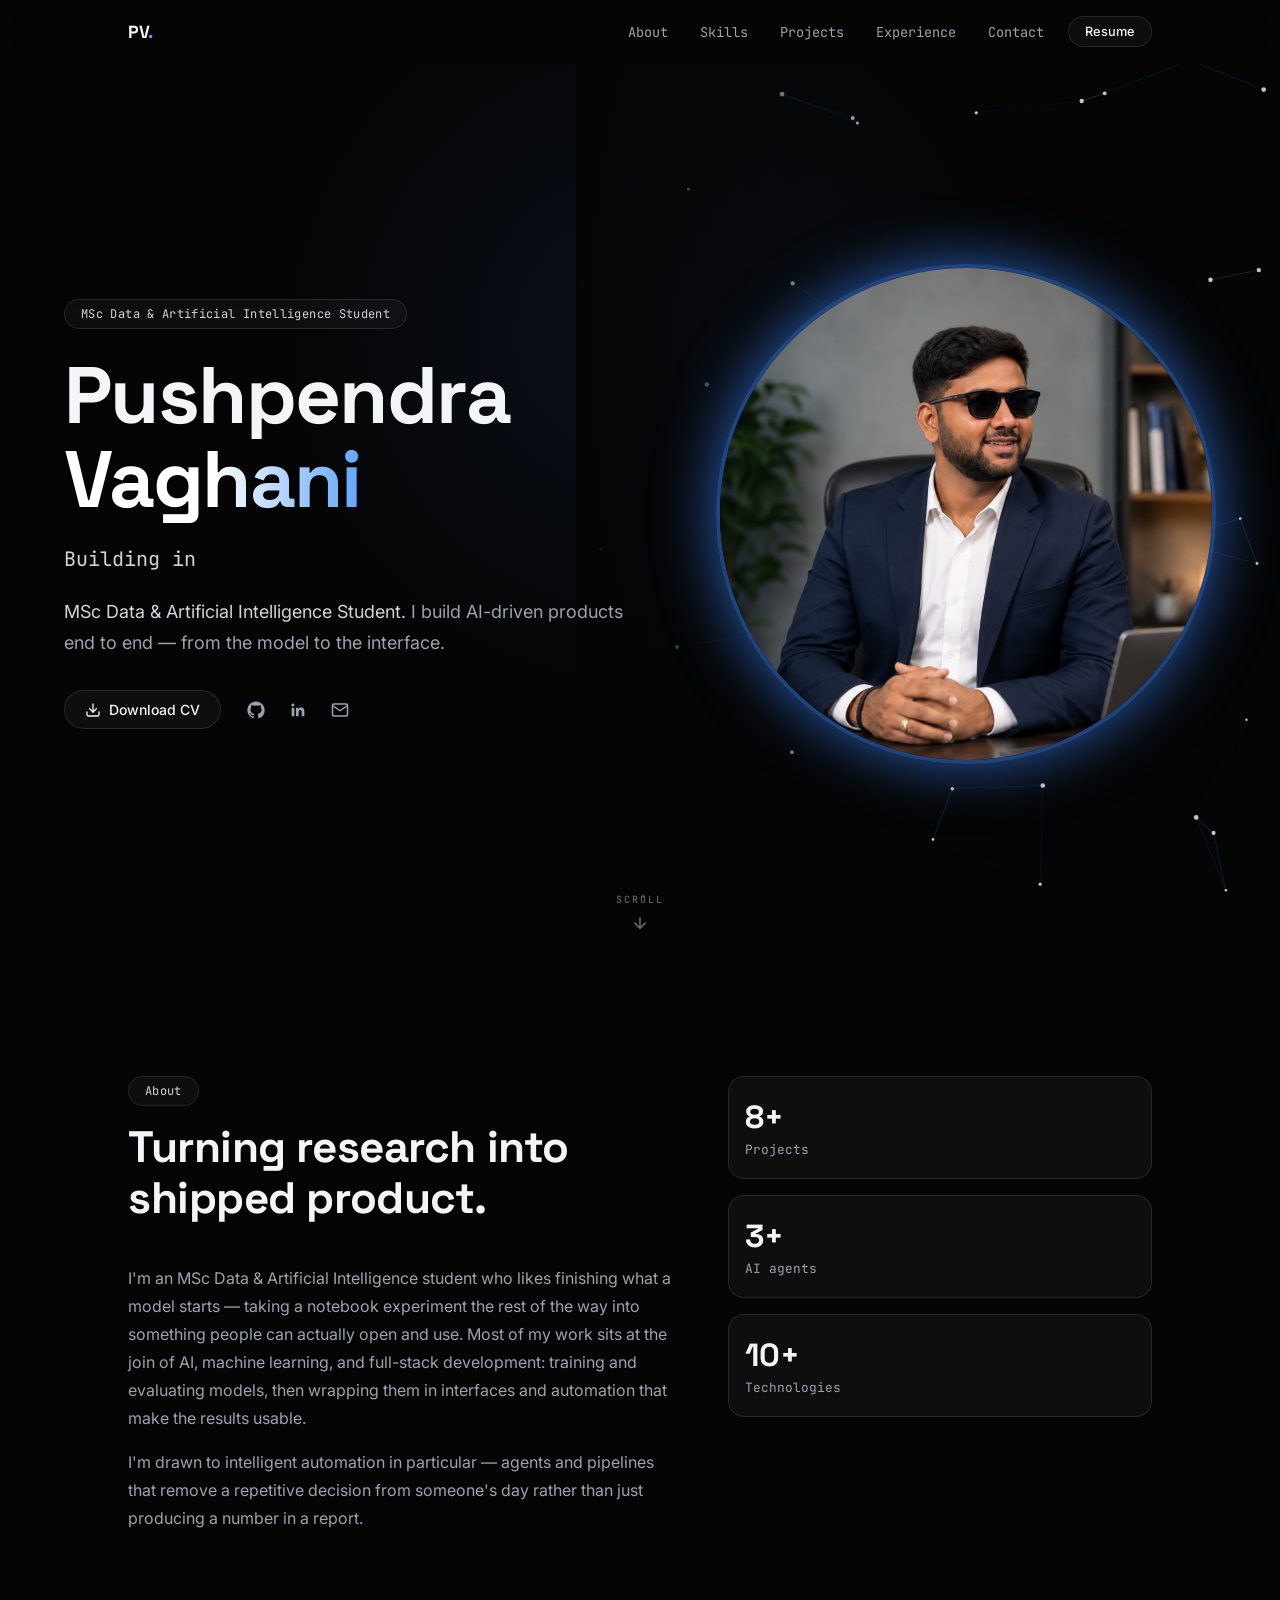
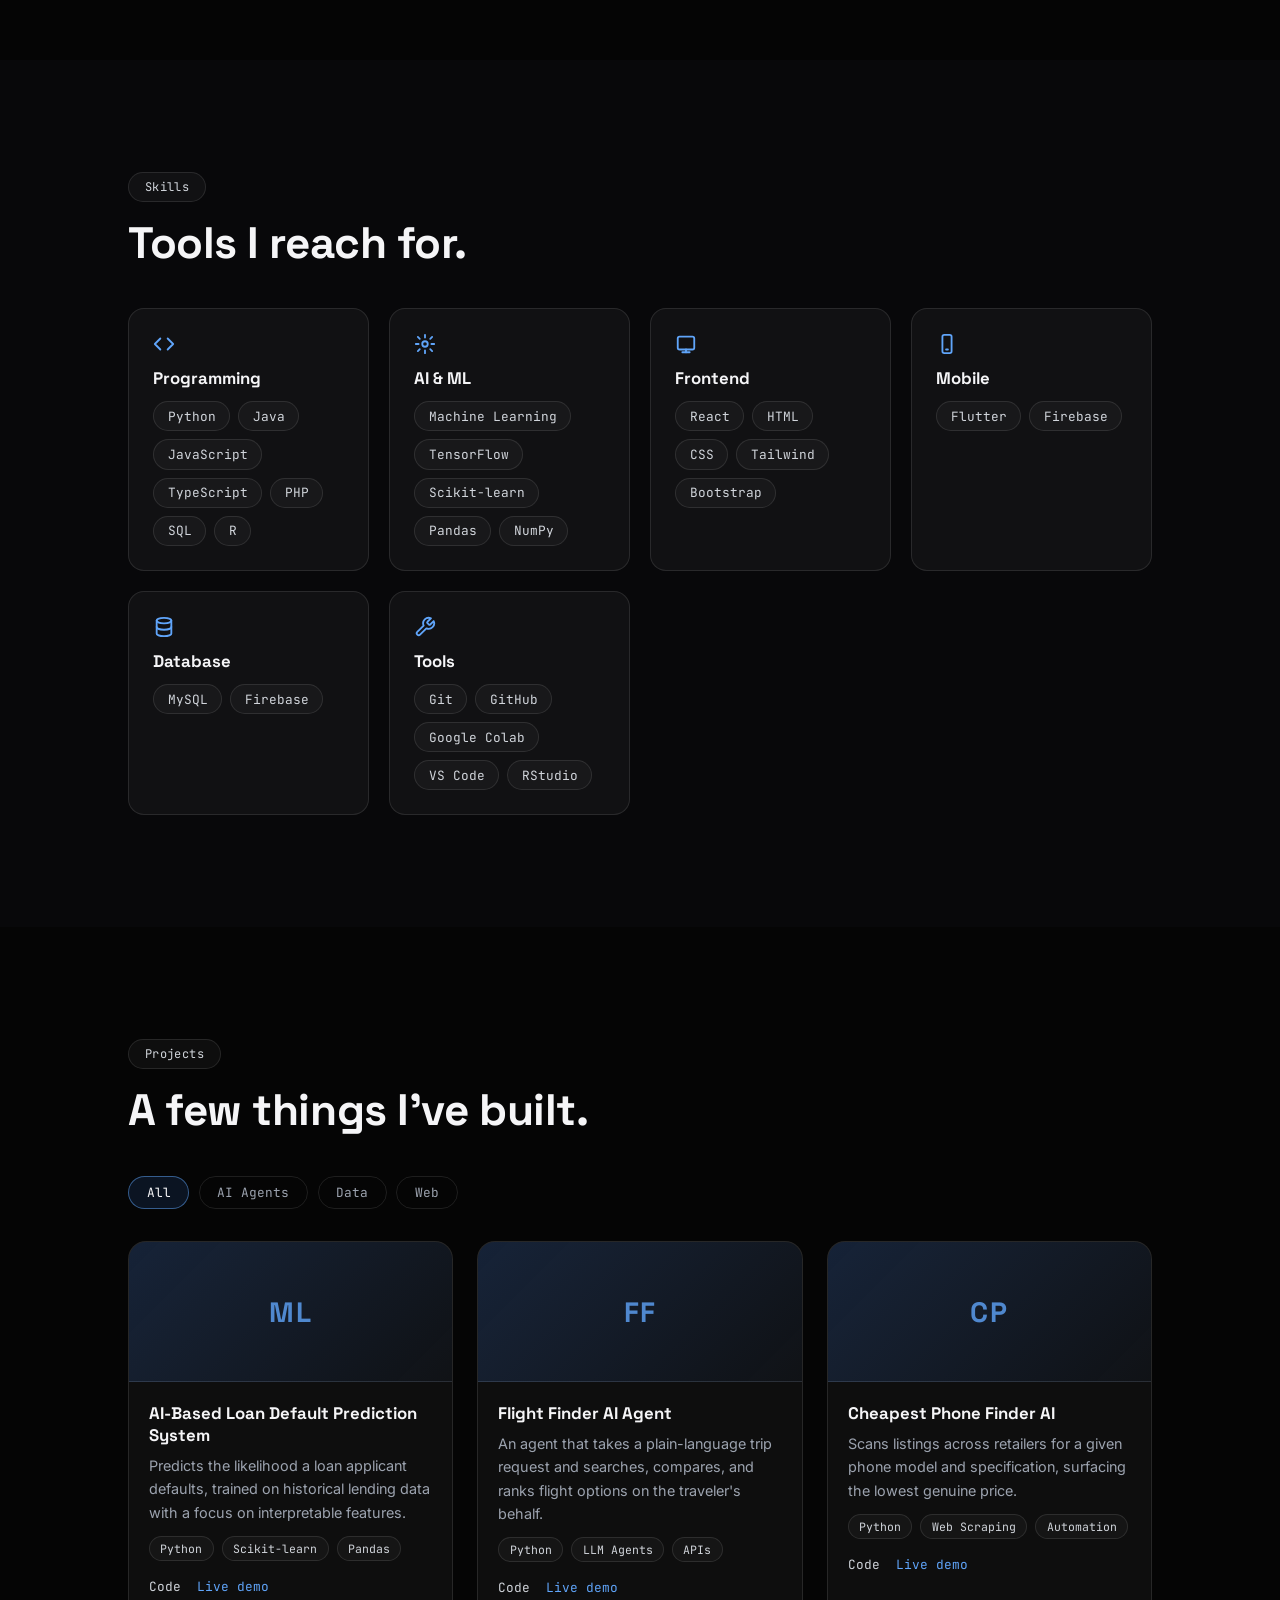
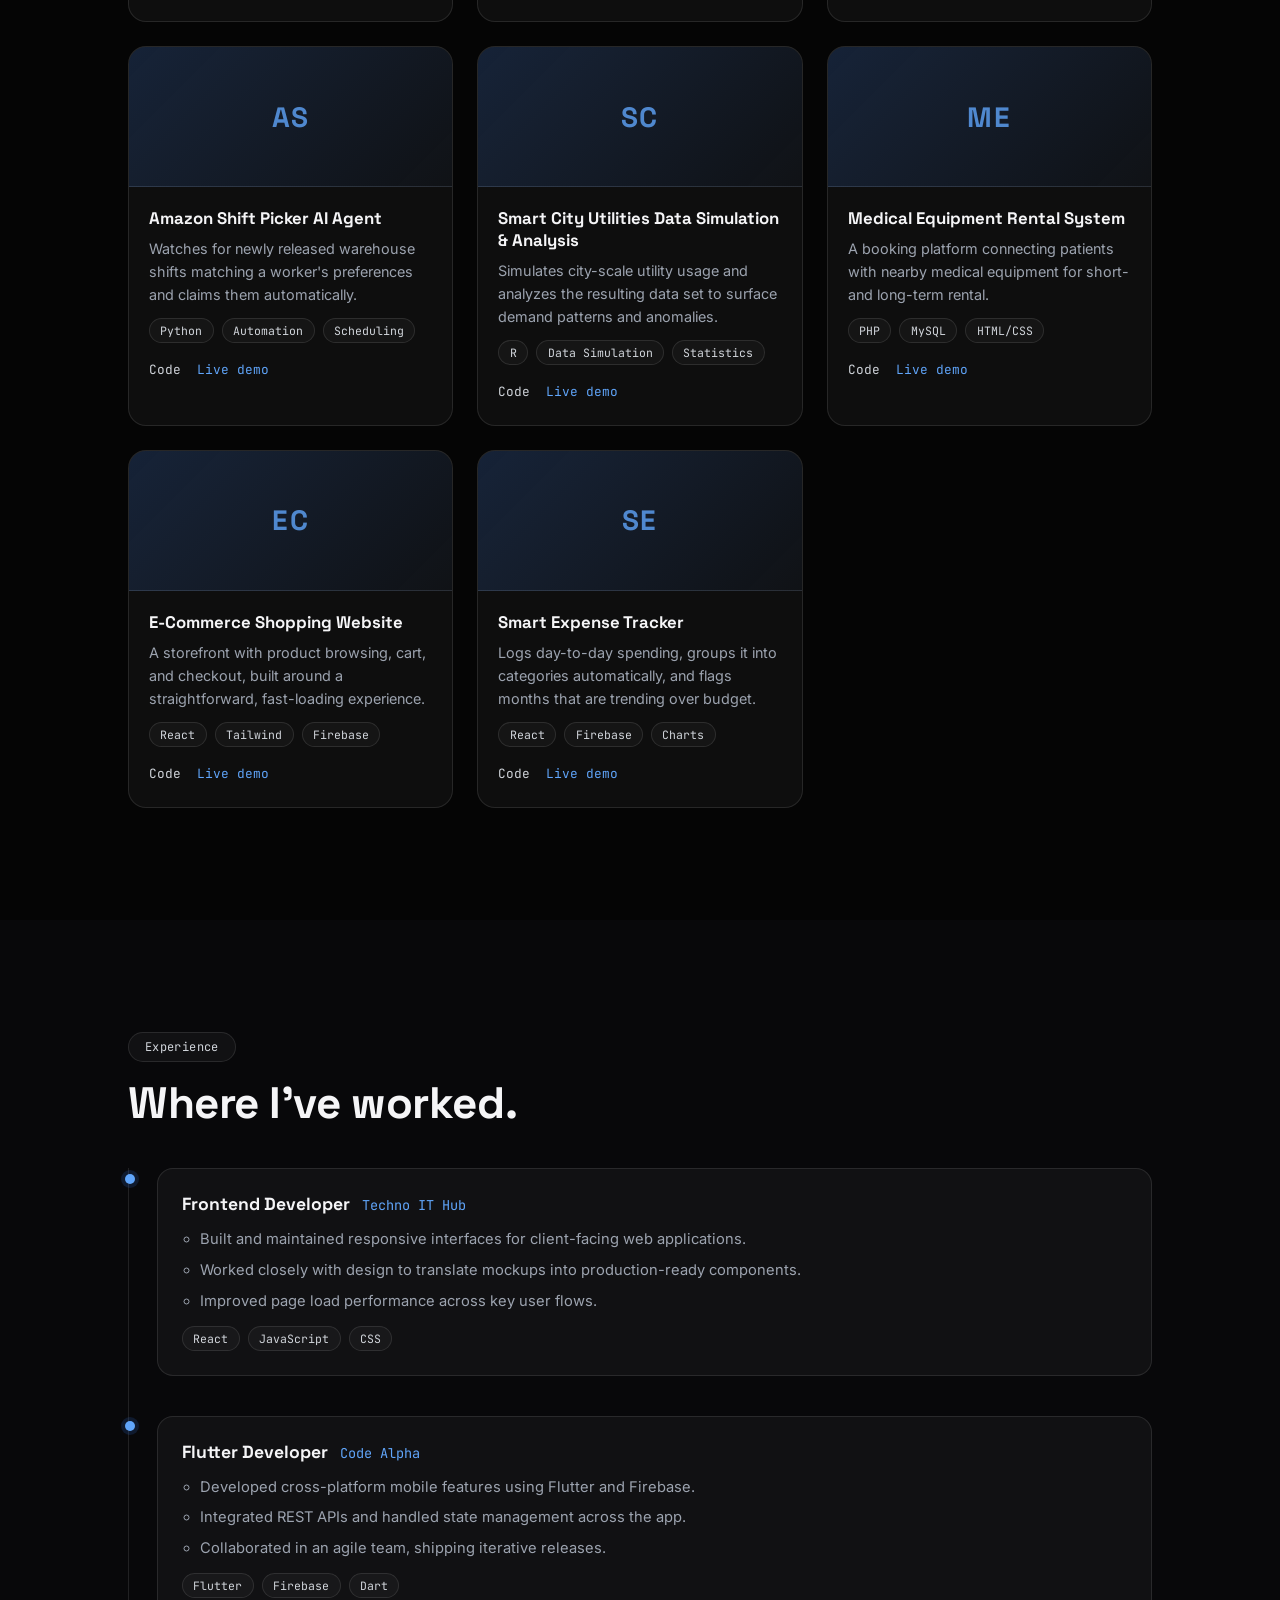
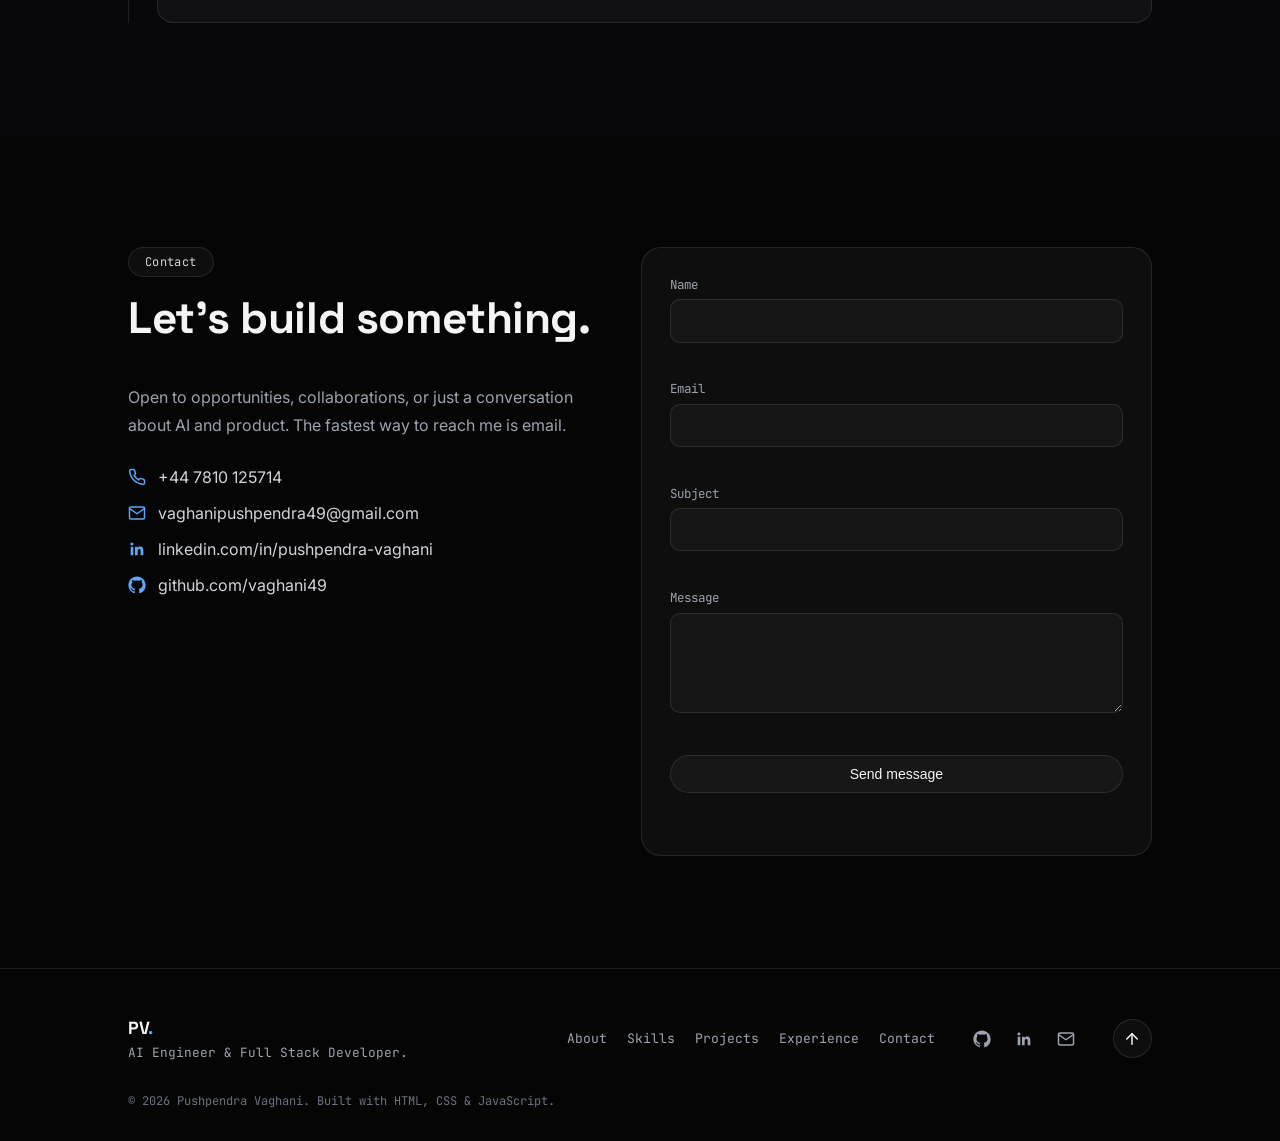
==== index.html @ d0e2f028 "Add files via upload" ====
<!doctype html>
<html lang="en">
<head>
  <meta charset="UTF-8" />
  <meta name="viewport" content="width=device-width, initial-scale=1.0" />
  <title>Pushpendra Vaghani — AI Engineer</title>

  <link rel="preconnect" href="https://fonts.googleapis.com" />
  <link rel="preconnect" href="https://fonts.gstatic.com" crossorigin />
  <link
    href="https://fonts.googleapis.com/css2?family=Space+Grotesk:wght@500;700&family=JetBrains+Mono:wght@400;500&family=Inter:wght@400;500&display=swap"
    rel="stylesheet"
  />

  <link rel="stylesheet" href="style.css" />
</head>
<body>

  <a href="#main" class="skip-link">Skip to content</a>

  <header class="nav" id="site-nav">
    <div class="nav__inner">
      <a href="#home" class="nav__logo">PV<span class="nav__logo-dot">.</span></a>

      <nav class="nav__links" aria-label="Primary">
        <a href="#about">About</a>
        <a href="#skills">Skills</a>
        <a href="#projects">Projects</a>
        <a href="#experience">Experience</a>
        <a href="#contact">Contact</a>
      </nav>

      <a href="cv.pdf" download class="btn btn--primary btn--sm nav__cta">Resume</a>

      <button
        type="button"
        class="nav__toggle"
        id="nav-toggle"
        aria-expanded="false"
        aria-controls="nav-mobile"
        aria-label="Open menu"
      >
        <svg class="icon" viewBox="0 0 24 24" fill="none" stroke="currentColor" stroke-width="2" stroke-linecap="round" aria-hidden="true">
          <line x1="4" y1="7" x2="20" y2="7" />
          <line x1="4" y1="12" x2="20" y2="12" />
          <line x1="4" y1="17" x2="20" y2="17" />
        </svg>
      </button>
    </div>

    <nav class="nav__mobile" id="nav-mobile" aria-label="Mobile">
      <a href="#about">About</a>
      <a href="#skills">Skills</a>
      <a href="#projects">Projects</a>
      <a href="#experience">Experience</a>
      <a href="#contact">Contact</a>
      <a href="cv.pdf" download class="btn btn--primary btn--sm">Resume</a>
    </nav>
  </header>

  <main id="main">

  <section id="home" class="hero" aria-label="Introduction — Pushpendra Vaghani">

    <!-- Decorative mouse-follow glow -->
    <div class="hero__glow" aria-hidden="true"></div>

    <!-- Decorative animated node graph (desktop: right half, mobile: full-bleed, low opacity) -->
    <div class="hero__field hero__field--desktop" aria-hidden="true">
      <canvas id="neural-field"></canvas>
      <div class="hero__field-fade"></div>
    </div>
    <div class="hero__field hero__field--mobile" aria-hidden="true">
      <canvas id="neural-field-mobile"></canvas>
    </div>

    <div class="hero__content">

      <p class="hero__eyebrow reveal" style="--delay: 0s">
        MSc Data &amp; Artificial Intelligence Student
      </p>

      <h1 class="hero__name reveal" style="--delay: 0.08s">
        Pushpendra<br />
        <span class="hero__name-accent">Vaghani</span>
      </h1>

      <div class="hero__role reveal" style="--delay: 0.16s">
        <span aria-hidden="true">Building in</span>
        <span class="hero__role-window">
          <span id="role-word" class="hero__role-word" aria-hidden="true">AI Engineer</span>
        </span>
        <!-- Static equivalent for screen readers: one announcement instead of a live-updating region -->
        <span class="sr-only" id="role-word-sr">
          Building in AI Engineer, Machine Learning, Data Scientist, Full Stack Developer
        </span>
      </div>

      <p class="hero__tagline reveal" style="--delay: 0.24s">
        <span class="hero__tagline-lead">MSc Data &amp; Artificial Intelligence Student. </span>
        I build AI-driven products end to end — from the model to the interface.
      </p>

      <div class="hero__actions reveal" style="--delay: 0.32s">
        <a href="cv.pdf" download class="btn btn--primary">
          <svg class="icon" viewBox="0 0 24 24" fill="none" stroke="currentColor" stroke-width="2" stroke-linecap="round" stroke-linejoin="round" aria-hidden="true">
            <path d="M21 15v4a2 2 0 0 1-2 2H5a2 2 0 0 1-2-2v-4" />
            <polyline points="7 10 12 15 17 10" />
            <line x1="12" y1="15" x2="12" y2="3" />
          </svg>
          Download CV
        </a>

        <div class="hero__socials">
          <a href="https://github.com/vaghani49" target="_blank" rel="noopener noreferrer" aria-label="GitHub" class="icon-btn">
            <svg class="icon" viewBox="0 0 24 24" fill="currentColor" aria-hidden="true">
              <path d="M12 .5C5.73.5.5 5.73.5 12c0 5.08 3.29 9.39 7.86 10.91.57.1.79-.25.79-.55 0-.27-.01-1.17-.02-2.12-3.2.7-3.88-1.36-3.88-1.36-.52-1.34-1.28-1.7-1.28-1.7-1.04-.72.08-.7.08-.7 1.16.08 1.76 1.19 1.76 1.19 1.03 1.76 2.7 1.25 3.36.96.1-.75.4-1.25.73-1.54-2.55-.29-5.24-1.28-5.24-5.71 0-1.26.45-2.29 1.19-3.1-.12-.29-.52-1.46.11-3.05 0 0 .97-.31 3.18 1.18a11 11 0 0 1 5.79 0c2.2-1.49 3.17-1.18 3.17-1.18.63 1.59.24 2.76.12 3.05.74.81 1.18 1.84 1.18 3.1 0 4.44-2.69 5.42-5.25 5.7.41.36.78 1.07.78 2.15 0 1.55-.01 2.8-.01 3.18 0 .3.21.66.8.55A10.51 10.51 0 0 0 23.5 12C23.5 5.73 18.27.5 12 .5Z"/>
            </svg>
          </a>
          <a href="https://www.linkedin.com/in/pushpendra-vaghani-9b1732252" target="_blank" rel="noopener noreferrer" aria-label="LinkedIn" class="icon-btn">
            <svg class="icon" viewBox="0 0 24 24" fill="currentColor" aria-hidden="true">
              <path d="M20.45 20.45h-3.56v-5.57c0-1.33-.02-3.03-1.85-3.03-1.86 0-2.14 1.45-2.14 2.94v5.66H9.34V9h3.41v1.56h.05c.48-.9 1.64-1.85 3.38-1.85 3.61 0 4.28 2.38 4.28 5.47v6.27ZM5.34 7.43a2.07 2.07 0 1 1 0-4.13 2.07 2.07 0 0 1 0 4.13ZM7.12 20.45H3.56V9h3.56v11.45Z"/>
            </svg>
          </a>
          <a href="mailto:vaghanipushpendra49@gmail.com" aria-label="Email" class="icon-btn">
            <svg class="icon" viewBox="0 0 24 24" fill="none" stroke="currentColor" stroke-width="2" stroke-linecap="round" stroke-linejoin="round" aria-hidden="true">
              <path d="M4 4h16c1.1 0 2 .9 2 2v12c0 1.1-.9 2-2 2H4c-1.1 0-2-.9-2-2V6c0-1.1.9-2 2-2Z" />
              <polyline points="22,6 12,13 2,6" />
            </svg>
          </a>
        </div>
      </div>

    </div>
    <div class="hero__image reveal" style="--delay:0.2s">
    <img src="profile.png"
         alt="Pushpendra Vaghani"
         class="profile-image">
</div>

    <div class="hero__scroll-cue" aria-hidden="true">
      <span>Scroll</span>
      <svg class="icon" viewBox="0 0 24 24" fill="none" stroke="currentColor" stroke-width="2" stroke-linecap="round" stroke-linejoin="round">
        <line x1="12" y1="5" x2="12" y2="19" />
        <polyline points="19 12 12 19 5 12" />
      </svg>
    </div>

  </section>

  <!-- ============ ABOUT ============ -->
  <section id="about" class="section" aria-label="About">
    <div class="section__inner about">
      <div class="about__text io-reveal">
        <p class="eyebrow">About</p>
        <h2 class="section__title">Turning research into shipped product.</h2>
        <p class="about__body">
          I'm an MSc Data &amp; Artificial Intelligence student who likes finishing what a
          model starts — taking a notebook experiment the rest of the way into something
          people can actually open and use. Most of my work sits at the join of AI, machine
          learning, and full-stack development: training and evaluating models, then wrapping
          them in interfaces and automation that make the results usable.
        </p>
        <p class="about__body">
          I'm drawn to intelligent automation in particular — agents and pipelines that remove
          a repetitive decision from someone's day rather than just producing a number in a
          report.
        </p>
      </div>

      <div class="about__stats io-reveal" data-delay="0.12">
        <div class="stat">
          <span class="stat__number" data-count-to="8" data-suffix="+">0</span>
          <span class="stat__label">Projects</span>
        </div>
        <div class="stat">
          <span class="stat__number" data-count-to="3" data-suffix="+">0</span>
          <span class="stat__label">AI agents</span>
        </div>
        <div class="stat">
          <span class="stat__number" data-count-to="10" data-suffix="+">0</span>
          <span class="stat__label">Technologies</span>
        </div>
      </div>
    </div>
  </section>

  <!-- ============ SKILLS ============ -->
  <section id="skills" class="section section--alt" aria-label="Technical skills">
    <div class="section__inner">
      <p class="eyebrow io-reveal">Skills</p>
      <h2 class="section__title io-reveal" data-delay="0.06">Tools I reach for.</h2>

      <div class="skills-grid">

        <div class="skill-card io-reveal" data-delay="0.1">
          <div class="skill-card__icon" aria-hidden="true">
            <svg class="icon" viewBox="0 0 24 24" fill="none" stroke="currentColor" stroke-width="2" stroke-linecap="round" stroke-linejoin="round">
              <polyline points="16 18 22 12 16 6" />
              <polyline points="8 6 2 12 8 18" />
            </svg>
          </div>
          <h3 class="skill-card__title">Programming</h3>
          <ul class="chip-list">
            <li>Python</li><li>Java</li><li>JavaScript</li><li>TypeScript</li><li>PHP</li><li>SQL</li><li>R</li>
          </ul>
        </div>

        <div class="skill-card io-reveal" data-delay="0.16">
          <div class="skill-card__icon" aria-hidden="true">
            <svg class="icon" viewBox="0 0 24 24" fill="none" stroke="currentColor" stroke-width="2" stroke-linecap="round" stroke-linejoin="round">
              <circle cx="12" cy="12" r="3" />
              <path d="M12 2v3M12 19v3M4.2 4.2l2.1 2.1M17.7 17.7l2.1 2.1M2 12h3M19 12h3M4.2 19.8l2.1-2.1M17.7 6.3l2.1-2.1" />
            </svg>
          </div>
          <h3 class="skill-card__title">AI &amp; ML</h3>
          <ul class="chip-list">
            <li>Machine Learning</li><li>TensorFlow</li><li>Scikit-learn</li><li>Pandas</li><li>NumPy</li>
          </ul>
        </div>

        <div class="skill-card io-reveal" data-delay="0.1">
          <div class="skill-card__icon" aria-hidden="true">
            <svg class="icon" viewBox="0 0 24 24" fill="none" stroke="currentColor" stroke-width="2" stroke-linecap="round" stroke-linejoin="round">
              <rect x="3" y="4" width="18" height="14" rx="2" />
              <line x1="8" y1="21" x2="16" y2="21" />
              <line x1="12" y1="18" x2="12" y2="21" />
            </svg>
          </div>
          <h3 class="skill-card__title">Frontend</h3>
          <ul class="chip-list">
            <li>React</li><li>HTML</li><li>CSS</li><li>Tailwind</li><li>Bootstrap</li>
          </ul>
        </div>

        <div class="skill-card io-reveal" data-delay="0.16">
          <div class="skill-card__icon" aria-hidden="true">
            <svg class="icon" viewBox="0 0 24 24" fill="none" stroke="currentColor" stroke-width="2" stroke-linecap="round" stroke-linejoin="round">
              <rect x="7" y="2" width="10" height="20" rx="2" />
              <line x1="11" y1="18" x2="13" y2="18" />
            </svg>
          </div>
          <h3 class="skill-card__title">Mobile</h3>
          <ul class="chip-list">
            <li>Flutter</li><li>Firebase</li>
          </ul>
        </div>

        <div class="skill-card io-reveal" data-delay="0.1">
          <div class="skill-card__icon" aria-hidden="true">
            <svg class="icon" viewBox="0 0 24 24" fill="none" stroke="currentColor" stroke-width="2" stroke-linecap="round" stroke-linejoin="round">
              <ellipse cx="12" cy="5" rx="8" ry="3" />
              <path d="M4 5v14c0 1.66 3.58 3 8 3s8-1.34 8-3V5" />
              <path d="M4 12c0 1.66 3.58 3 8 3s8-1.34 8-3" />
            </svg>
          </div>
          <h3 class="skill-card__title">Database</h3>
          <ul class="chip-list">
            <li>MySQL</li><li>Firebase</li>
          </ul>
        </div>

        <div class="skill-card io-reveal" data-delay="0.16">
          <div class="skill-card__icon" aria-hidden="true">
            <svg class="icon" viewBox="0 0 24 24" fill="none" stroke="currentColor" stroke-width="2" stroke-linecap="round" stroke-linejoin="round">
              <path d="M14.7 6.3a1 1 0 0 0 0 1.4l1.6 1.6a1 1 0 0 0 1.4 0l3.77-3.77a6 6 0 0 1-7.94 7.94l-6.91 6.91a2.12 2.12 0 0 1-3-3l6.91-6.91a6 6 0 0 1 7.94-7.94l-3.76 3.76z" />
            </svg>
          </div>
          <h3 class="skill-card__title">Tools</h3>
          <ul class="chip-list">
            <li>Git</li><li>GitHub</li><li>Google Colab</li><li>VS Code</li><li>RStudio</li>
          </ul>
        </div>

      </div>
    </div>
  </section>

  <!-- ============ PROJECTS ============ -->
  <section id="projects" class="section" aria-label="Featured projects">
    <div class="section__inner">
      <p class="eyebrow io-reveal">Projects</p>
      <h2 class="section__title io-reveal" data-delay="0.06">A few things I've built.</h2>

      <div class="filter-bar io-reveal" data-delay="0.1" role="group" aria-label="Filter projects by category">
        <button type="button" class="filter-chip is-active" data-filter="all">All</button>
        <button type="button" class="filter-chip" data-filter="ai">AI Agents</button>
        <button type="button" class="filter-chip" data-filter="data">Data</button>
        <button type="button" class="filter-chip" data-filter="web">Web</button>
      </div>

      <div class="projects-grid" id="projects-grid">

        <article class="project-card io-reveal" data-category="ai" data-delay="0.1">
          <div class="project-card__media" aria-hidden="true"><span>ML</span></div>
          <div class="project-card__body">
            <h3 class="project-card__title">AI-Based Loan Default Prediction System</h3>
            <p class="project-card__desc">Predicts the likelihood a loan applicant defaults, trained on historical lending data with a focus on interpretable features.</p>
            <ul class="chip-list chip-list--sm">
              <li>Python</li><li>Scikit-learn</li><li>Pandas</li>
            </ul>
            <div class="project-card__links">
              <a href="#" class="link-btn">Code</a>
              <a href="#" class="link-btn link-btn--accent">Live demo</a>
            </div>
          </div>
        </article>

        <article class="project-card io-reveal" data-category="ai" data-delay="0.14">
          <div class="project-card__media" aria-hidden="true"><span>FF</span></div>
          <div class="project-card__body">
            <h3 class="project-card__title">Flight Finder AI Agent</h3>
            <p class="project-card__desc">An agent that takes a plain-language trip request and searches, compares, and ranks flight options on the traveler's behalf.</p>
            <ul class="chip-list chip-list--sm">
              <li>Python</li><li>LLM Agents</li><li>APIs</li>
            </ul>
            <div class="project-card__links">
              <a href="#" class="link-btn">Code</a>
              <a href="#" class="link-btn link-btn--accent">Live demo</a>
            </div>
          </div>
        </article>

        <article class="project-card io-reveal" data-category="ai" data-delay="0.18">
          <div class="project-card__media" aria-hidden="true"><span>CP</span></div>
          <div class="project-card__body">
            <h3 class="project-card__title">Cheapest Phone Finder AI</h3>
            <p class="project-card__desc">Scans listings across retailers for a given phone model and specification, surfacing the lowest genuine price.</p>
            <ul class="chip-list chip-list--sm">
              <li>Python</li><li>Web Scraping</li><li>Automation</li>
            </ul>
            <div class="project-card__links">
              <a href="#" class="link-btn">Code</a>
              <a href="#" class="link-btn link-btn--accent">Live demo</a>
            </div>
          </div>
        </article>

        <article class="project-card io-reveal" data-category="ai" data-delay="0.1">
          <div class="project-card__media" aria-hidden="true"><span>AS</span></div>
          <div class="project-card__body">
            <h3 class="project-card__title">Amazon Shift Picker AI Agent</h3>
            <p class="project-card__desc">Watches for newly released warehouse shifts matching a worker's preferences and claims them automatically.</p>
            <ul class="chip-list chip-list--sm">
              <li>Python</li><li>Automation</li><li>Scheduling</li>
            </ul>
            <div class="project-card__links">
              <a href="#" class="link-btn">Code</a>
              <a href="#" class="link-btn link-btn--accent">Live demo</a>
            </div>
          </div>
        </article>

        <article class="project-card io-reveal" data-category="data" data-delay="0.14">
          <div class="project-card__media" aria-hidden="true"><span>SC</span></div>
          <div class="project-card__body">
            <h3 class="project-card__title">Smart City Utilities Data Simulation &amp; Analysis</h3>
            <p class="project-card__desc">Simulates city-scale utility usage and analyzes the resulting data set to surface demand patterns and anomalies.</p>
            <ul class="chip-list chip-list--sm">
              <li>R</li><li>Data Simulation</li><li>Statistics</li>
            </ul>
            <div class="project-card__links">
              <a href="#" class="link-btn">Code</a>
              <a href="#" class="link-btn link-btn--accent">Live demo</a>
            </div>
          </div>
        </article>

        <article class="project-card io-reveal" data-category="web" data-delay="0.18">
          <div class="project-card__media" aria-hidden="true"><span>ME</span></div>
          <div class="project-card__body">
            <h3 class="project-card__title">Medical Equipment Rental System</h3>
            <p class="project-card__desc">A booking platform connecting patients with nearby medical equipment for short- and long-term rental.</p>
            <ul class="chip-list chip-list--sm">
              <li>PHP</li><li>MySQL</li><li>HTML/CSS</li>
            </ul>
            <div class="project-card__links">
              <a href="#" class="link-btn">Code</a>
              <a href="#" class="link-btn link-btn--accent">Live demo</a>
            </div>
          </div>
        </article>

        <article class="project-card io-reveal" data-category="web" data-delay="0.1">
          <div class="project-card__media" aria-hidden="true"><span>EC</span></div>
          <div class="project-card__body">
            <h3 class="project-card__title">E-Commerce Shopping Website</h3>
            <p class="project-card__desc">A storefront with product browsing, cart, and checkout, built around a straightforward, fast-loading experience.</p>
            <ul class="chip-list chip-list--sm">
              <li>React</li><li>Tailwind</li><li>Firebase</li>
            </ul>
            <div class="project-card__links">
              <a href="#" class="link-btn">Code</a>
              <a href="#" class="link-btn link-btn--accent">Live demo</a>
            </div>
          </div>
        </article>

        <article class="project-card io-reveal" data-category="web" data-delay="0.14">
          <div class="project-card__media" aria-hidden="true"><span>SE</span></div>
          <div class="project-card__body">
            <h3 class="project-card__title">Smart Expense Tracker</h3>
            <p class="project-card__desc">Logs day-to-day spending, groups it into categories automatically, and flags months that are trending over budget.</p>
            <ul class="chip-list chip-list--sm">
              <li>React</li><li>Firebase</li><li>Charts</li>
            </ul>
            <div class="project-card__links">
              <a href="#" class="link-btn">Code</a>
              <a href="#" class="link-btn link-btn--accent">Live demo</a>
            </div>
          </div>
        </article>

      </div>

      <p class="projects-empty" id="projects-empty" hidden>No projects in this category yet.</p>
    </div>
  </section>

  <!-- ============ EXPERIENCE ============ -->
  <section id="experience" class="section section--alt" aria-label="Experience">
    <div class="section__inner">
      <p class="eyebrow io-reveal">Experience</p>
      <h2 class="section__title io-reveal" data-delay="0.06">Where I've worked.</h2>

      <ol class="timeline">
        <li class="timeline__item io-reveal" data-delay="0.1">
          <div class="timeline__marker" aria-hidden="true"></div>
          <div class="timeline__card">
            <div class="timeline__head">
              <h3 class="timeline__role">Frontend Developer</h3>
              <span class="timeline__org">Techno IT Hub</span>
            </div>
            <ul class="timeline__list">
              <li>Built and maintained responsive interfaces for client-facing web applications.</li>
              <li>Worked closely with design to translate mockups into production-ready components.</li>
              <li>Improved page load performance across key user flows.</li>
            </ul>
            <ul class="chip-list chip-list--sm">
              <li>React</li><li>JavaScript</li><li>CSS</li>
            </ul>
          </div>
        </li>

        <li class="timeline__item io-reveal" data-delay="0.18">
          <div class="timeline__marker" aria-hidden="true"></div>
          <div class="timeline__card">
            <div class="timeline__head">
              <h3 class="timeline__role">Flutter Developer</h3>
              <span class="timeline__org">Code Alpha</span>
            </div>
            <ul class="timeline__list">
              <li>Developed cross-platform mobile features using Flutter and Firebase.</li>
              <li>Integrated REST APIs and handled state management across the app.</li>
              <li>Collaborated in an agile team, shipping iterative releases.</li>
            </ul>
            <ul class="chip-list chip-list--sm">
              <li>Flutter</li><li>Firebase</li><li>Dart</li>
            </ul>
          </div>
        </li>
      </ol>
    </div>
  </section>

  <!-- ============ CONTACT ============ -->
  <section id="contact" class="section" aria-label="Contact">
    <div class="section__inner contact">
      <div class="contact__intro io-reveal">
        <p class="eyebrow">Contact</p>
        <h2 class="section__title">Let's build something.</h2>
        <p class="about__body">
          Open to opportunities, collaborations, or just a conversation about AI and
          product. The fastest way to reach me is email.
        </p>

        <ul class="contact-info">
          <li>
            <svg class="icon" viewBox="0 0 24 24" fill="none" stroke="currentColor" stroke-width="2" stroke-linecap="round" stroke-linejoin="round" aria-hidden="true">
              <path d="M22 16.92v3a2 2 0 0 1-2.18 2 19.79 19.79 0 0 1-8.63-3.07 19.5 19.5 0 0 1-6-6 19.79 19.79 0 0 1-3.07-8.67A2 2 0 0 1 4.11 2h3a2 2 0 0 1 2 1.72c.13.96.36 1.9.7 2.81a2 2 0 0 1-.45 2.11L8.09 9.91a16 16 0 0 0 6 6l1.27-1.27a2 2 0 0 1 2.11-.45c.9.34 1.85.57 2.81.7A2 2 0 0 1 22 16.92Z" />
            </svg>
            <a href="tel:+447810125714">+44 7810 125714</a>
          </li>
          <li>
            <svg class="icon" viewBox="0 0 24 24" fill="none" stroke="currentColor" stroke-width="2" stroke-linecap="round" stroke-linejoin="round" aria-hidden="true">
              <path d="M4 4h16c1.1 0 2 .9 2 2v12c0 1.1-.9 2-2 2H4c-1.1 0-2-.9-2-2V6c0-1.1.9-2 2-2Z" />
              <polyline points="22,6 12,13 2,6" />
            </svg>
            <a href="mailto:vaghanipushpendra49@gmail.com">vaghanipushpendra49@gmail.com</a>
          </li>
          <li>
            <svg class="icon" viewBox="0 0 24 24" fill="currentColor" aria-hidden="true">
              <path d="M20.45 20.45h-3.56v-5.57c0-1.33-.02-3.03-1.85-3.03-1.86 0-2.14 1.45-2.14 2.94v5.66H9.34V9h3.41v1.56h.05c.48-.9 1.64-1.85 3.38-1.85 3.61 0 4.28 2.38 4.28 5.47v6.27ZM5.34 7.43a2.07 2.07 0 1 1 0-4.13 2.07 2.07 0 0 1 0 4.13ZM7.12 20.45H3.56V9h3.56v11.45Z"/>
            </svg>
            <a href="https://www.linkedin.com/in/pushpendra-vaghani-9b1732252" target="_blank" rel="noopener noreferrer">linkedin.com/in/pushpendra-vaghani</a>
          </li>
          <li>
            <svg class="icon" viewBox="0 0 24 24" fill="currentColor" aria-hidden="true">
              <path d="M12 .5C5.73.5.5 5.73.5 12c0 5.08 3.29 9.39 7.86 10.91.57.1.79-.25.79-.55 0-.27-.01-1.17-.02-2.12-3.2.7-3.88-1.36-3.88-1.36-.52-1.34-1.28-1.7-1.28-1.7-1.04-.72.08-.7.08-.7 1.16.08 1.76 1.19 1.76 1.19 1.03 1.76 2.7 1.25 3.36.96.1-.75.4-1.25.73-1.54-2.55-.29-5.24-1.28-5.24-5.71 0-1.26.45-2.29 1.19-3.1-.12-.29-.52-1.46.11-3.05 0 0 .97-.31 3.18 1.18a11 11 0 0 1 5.79 0c2.2-1.49 3.17-1.18 3.17-1.18.63 1.59.24 2.76.12 3.05.74.81 1.18 1.84 1.18 3.1 0 4.44-2.69 5.42-5.25 5.7.41.36.78 1.07.78 2.15 0 1.55-.01 2.8-.01 3.18 0 .3.21.66.8.55A10.51 10.51 0 0 0 23.5 12C23.5 5.73 18.27.5 12 .5Z"/>
            </svg>
            <a href="https://github.com/vaghani49" target="_blank" rel="noopener noreferrer">github.com/vaghani49</a>
          </li>
        </ul>
      </div>

      <form class="contact-form io-reveal" data-delay="0.12" id="contact-form" novalidate>
        <div class="form-row">
          <label for="name">Name</label>
          <input type="text" id="name" name="name" autocomplete="name" required />
          <span class="form-error" id="name-error" role="alert"></span>
        </div>
        <div class="form-row">
          <label for="email">Email</label>
          <input type="email" id="email" name="email" autocomplete="email" required />
          <span class="form-error" id="email-error" role="alert"></span>
        </div>
        <div class="form-row">
          <label for="subject">Subject</label>
          <input type="text" id="subject" name="subject" required />
          <span class="form-error" id="subject-error" role="alert"></span>
        </div>
        <div class="form-row">
          <label for="message">Message</label>
          <textarea id="message" name="message" rows="4" required></textarea>
          <span class="form-error" id="message-error" role="alert"></span>
        </div>
        <button type="submit" class="btn btn--primary contact-form__submit">
          <span class="contact-form__submit-label">Send message</span>
        </button>
        <p class="form-status" id="form-status" role="status" aria-live="polite"></p>
      </form>
    </div>
  </section>

  </main>

  <!-- ============ FOOTER ============ -->
  <footer class="footer">
    <div class="section__inner footer__inner">
      <div class="footer__brand">
        <a href="#home" class="nav__logo">PV<span class="nav__logo-dot">.</span></a>
        <p class="footer__tagline">AI Engineer &amp; Full Stack Developer.</p>
      </div>

      <nav class="footer__links" aria-label="Footer">
        <a href="#about">About</a>
        <a href="#skills">Skills</a>
        <a href="#projects">Projects</a>
        <a href="#experience">Experience</a>
        <a href="#contact">Contact</a>
      </nav>

      <div class="footer__socials">
        <a href="https://github.com/vaghani49" target="_blank" rel="noopener noreferrer" aria-label="GitHub" class="icon-btn">
          <svg class="icon" viewBox="0 0 24 24" fill="currentColor" aria-hidden="true">
            <path d="M12 .5C5.73.5.5 5.73.5 12c0 5.08 3.29 9.39 7.86 10.91.57.1.79-.25.79-.55 0-.27-.01-1.17-.02-2.12-3.2.7-3.88-1.36-3.88-1.36-.52-1.34-1.28-1.7-1.28-1.7-1.04-.72.08-.7.08-.7 1.16.08 1.76 1.19 1.76 1.19 1.03 1.76 2.7 1.25 3.36.96.1-.75.4-1.25.73-1.54-2.55-.29-5.24-1.28-5.24-5.71 0-1.26.45-2.29 1.19-3.1-.12-.29-.52-1.46.11-3.05 0 0 .97-.31 3.18 1.18a11 11 0 0 1 5.79 0c2.2-1.49 3.17-1.18 3.17-1.18.63 1.59.24 2.76.12 3.05.74.81 1.18 1.84 1.18 3.1 0 4.44-2.69 5.42-5.25 5.7.41.36.78 1.07.78 2.15 0 1.55-.01 2.8-.01 3.18 0 .3.21.66.8.55A10.51 10.51 0 0 0 23.5 12C23.5 5.73 18.27.5 12 .5Z"/>
          </svg>
        </a>
        <a href="https://www.linkedin.com/in/pushpendra-vaghani-9b1732252" target="_blank" rel="noopener noreferrer" aria-label="LinkedIn" class="icon-btn">
          <svg class="icon" viewBox="0 0 24 24" fill="currentColor" aria-hidden="true">
            <path d="M20.45 20.45h-3.56v-5.57c0-1.33-.02-3.03-1.85-3.03-1.86 0-2.14 1.45-2.14 2.94v5.66H9.34V9h3.41v1.56h.05c.48-.9 1.64-1.85 3.38-1.85 3.61 0 4.28 2.38 4.28 5.47v6.27ZM5.34 7.43a2.07 2.07 0 1 1 0-4.13 2.07 2.07 0 0 1 0 4.13ZM7.12 20.45H3.56V9h3.56v11.45Z"/>
          </svg>
        </a>
        <a href="mailto:vaghanipushpendra49@gmail.com" aria-label="Email" class="icon-btn">
          <svg class="icon" viewBox="0 0 24 24" fill="none" stroke="currentColor" stroke-width="2" stroke-linecap="round" stroke-linejoin="round" aria-hidden="true">
            <path d="M4 4h16c1.1 0 2 .9 2 2v12c0 1.1-.9 2-2 2H4c-1.1 0-2-.9-2-2V6c0-1.1.9-2 2-2Z" />
            <polyline points="22,6 12,13 2,6" />
          </svg>
        </a>
      </div>

      <button type="button" class="back-to-top" id="back-to-top" aria-label="Back to top">
        <svg class="icon" viewBox="0 0 24 24" fill="none" stroke="currentColor" stroke-width="2" stroke-linecap="round" stroke-linejoin="round" aria-hidden="true">
          <line x1="12" y1="19" x2="12" y2="5" />
          <polyline points="5 12 12 5 19 12" />
        </svg>
      </button>
    </div>

    <p class="footer__copyright">© <span id="copyright-year"></span> Pushpendra Vaghani. Built with HTML, CSS &amp; JavaScript.</p>
  </footer>

  <script src="script.js"></script>
</body>
</html>
---- style.css ----
/* ---------- Design tokens ---------- */
:root {
  --bg: #050505;
  --surface: rgba(255, 255, 255, 0.04);
  --border: rgba(255, 255, 255, 0.1);
  --text: #f5f5f7;
  --text-muted: #9ca3af;
  --text-dim: #d1d5db;
  --accent: #3b82f6;
  --accent-soft: #60a5fa;

  --font-display: 'Space Grotesk', ui-sans-serif, system-ui, sans-serif;
  --font-body: 'Inter', ui-sans-serif, system-ui, sans-serif;
  --font-mono: 'JetBrains Mono', ui-monospace, SFMono-Regular, monospace;
}

* {
  box-sizing: border-box;
}

html {
  scroll-behavior: smooth;
}

@media (prefers-reduced-motion: reduce) {
  html {
    scroll-behavior: auto;
  }
}

body {
  margin: 0;
  background: var(--bg);
  font-family: var(--font-body);
  color: var(--text);
}

.sr-only {
  position: absolute;
  width: 1px;
  height: 1px;
  padding: 0;
  margin: -1px;
  overflow: hidden;
  clip: rect(0, 0, 0, 0);
  white-space: nowrap;
  border: 0;
}

/* ---------- Hero shell ---------- */
.hero {
  position: relative;
  isolation: isolate;
  display: flex;
  align-items: center;
  min-height: 100svh;
  width: 100%;
  overflow: hidden;
  background: var(--bg);
  padding-inline: 1.5rem;
}

@media (min-width: 640px) {
  .hero {
    padding-inline: 2.5rem;
  }
}

@media (min-width: 1024px) {
  .hero {
    padding-inline: 4rem;
  }
}

/* Mouse-follow ambient glow. Position is driven by JS via --glow-x/--glow-y. */
.hero__glow {
  position: absolute;
  inset: 0;
  pointer-events: none;
  opacity: 0.7;
  background: radial-gradient(
    600px circle at var(--glow-x, 50%) var(--glow-y, 30%),
    rgba(59, 130, 246, 0.13),
    transparent 60%
  );
}

/* Signature background: animated node graph */
.hero__field {
  position: absolute;
  inset: 0;
  pointer-events: none;
}

.hero__field canvas {
  display: block;
}

.hero__field--desktop {
  display: none;
  inset-inline-start: auto;
  width: 55%;
}

.hero__field-fade {
  position: absolute;
  inset: 0;
  background: linear-gradient(to left, transparent, transparent, var(--bg));
}

.hero__field--mobile {
  opacity: 0.4;
}

@media (min-width: 1024px) {
  .hero__field--desktop {
    display: block;
  }
  .hero__field--mobile {
    display: none;
  }
}

/* ---------- Content ---------- */
.hero__content {
  position: relative;
  z-index: 10;
  display: flex;
  flex-direction: column;
  gap: 1.5rem;
  width: 100%;
  max-width: 48rem;
  margin-inline: auto;
  padding-block: 7rem;
}

@media (min-width: 1024px) {
  .hero__content {
    margin-inline: 0;
    padding-block: 8rem;
  }
}

.hero__eyebrow {
  display: inline-flex;
  align-self: flex-start;
  align-items: center;
  gap: 0.5rem;
  border: 1px solid var(--border);
  background: var(--surface);
  backdrop-filter: blur(6px);
  -webkit-backdrop-filter: blur(6px);
  border-radius: 999px;
  padding: 0.375rem 1rem;
  font-family: var(--font-mono);
  font-size: 0.75rem;
  letter-spacing: 0.03em;
  color: var(--text-dim);
  margin: 0;
}

.hero__name {
  font-family: var(--font-display);
  font-size: clamp(2.5rem, 7vw, 5rem);
  font-weight: 700;
  line-height: 1.05;
  letter-spacing: -0.02em;
  color: var(--text);
  margin: 0;
}

.hero__name-accent {
  background: linear-gradient(to right, #fff, #fff, var(--accent-soft));
  -webkit-background-clip: text;
  background-clip: text;
  color: transparent;
}

.hero__role {
  display: flex;
  flex-wrap: wrap;
  align-items: center;
  gap: 0.25rem 0.75rem;
  font-family: var(--font-mono);
  font-size: 1.125rem;
  color: var(--text-dim);
}

@media (min-width: 640px) {
  .hero__role {
    font-size: 1.25rem;
  }
}

.hero__role-window {
  position: relative;
  display: inline-flex;
  align-items: center;
  height: 1.4em;
  min-width: 11ch;
  overflow: hidden;
}

.hero__role-word {
  position: absolute;
  inset: 0;
  display: flex;
  align-items: center;
  white-space: nowrap;
  font-weight: 600;
  color: var(--accent-soft);
  animation: slideIn 0.4s cubic-bezier(0.16, 1, 0.3, 1) forwards;
}

.hero__role-word.is-leaving {
  animation: slideOut 0.4s cubic-bezier(0.16, 1, 0.3, 1) forwards;
}

.hero__tagline {
  max-width: 36rem;
  font-size: 1rem;
  line-height: 1.7;
  color: var(--text-muted);
  margin: 0;
}

@media (min-width: 640px) {
  .hero__tagline {
    font-size: 1.125rem;
  }
}

.hero__tagline-lead {
  color: var(--text-dim);
}

.hero__actions {
  display: flex;
  flex-wrap: wrap;
  align-items: center;
  gap: 0.75rem;
  margin-top: 0.5rem;
}

/* ---------- Buttons ---------- */
.btn {
  display: inline-flex;
  align-items: center;
  gap: 0.5rem;
  border-radius: 999px;
  padding: 0.625rem 1.25rem;
  font-size: 0.875rem;
  font-weight: 500;
  text-decoration: none;
  transition: border-color 0.2s ease, background 0.2s ease, box-shadow 0.2s ease;
}

.btn--primary {
  border: 1px solid var(--border);
  background: var(--surface);
  color: var(--text);
  backdrop-filter: blur(6px);
  -webkit-backdrop-filter: blur(6px);
}

.btn--primary:hover {
  border-color: rgba(96, 165, 250, 0.5);
  background: rgba(255, 255, 255, 0.1);
  box-shadow: 0 0 24px -6px rgba(59, 130, 246, 0.5);
}

.hero__socials {
  display: flex;
  align-items: center;
  gap: 0.25rem;
  margin-inline-start: 0.25rem;
}

.icon-btn {
  display: inline-flex;
  border-radius: 999px;
  padding: 0.625rem;
  color: var(--text-muted);
  transition: color 0.2s ease;
}

.icon-btn:hover {
  color: var(--text);
}

.icon {
  width: 18px;
  height: 18px;
}

.btn--primary .icon {
  width: 16px;
  height: 16px;
}

/* Focus visibility, applied consistently to every interactive element */
.btn:focus-visible,
.icon-btn:focus-visible {
  outline: none;
  box-shadow: 0 0 0 2px var(--bg), 0 0 0 4px var(--accent-soft);
}

/* ---------- Scroll cue ---------- */
.hero__scroll-cue {
  position: absolute;
  bottom: 2rem;
  left: 50%;
  transform: translateX(-50%);
  z-index: 10;
  display: none;
  flex-direction: column;
  align-items: center;
  gap: 0.5rem;
  color: #6b7280;
}

@media (min-width: 640px) {
  .hero__scroll-cue {
    display: flex;
  }
}

.hero__scroll-cue span {
  font-family: var(--font-mono);
  font-size: 10px;
  text-transform: uppercase;
  letter-spacing: 0.2em;
}

.hero__scroll-cue .icon {
  animation: bob 1.6s ease-in-out infinite;
}

/* ---------- Entrance reveal ---------- */
.reveal {
  opacity: 0;
  transform: translateY(16px);
  animation: fadeUp 0.55s cubic-bezier(0.16, 1, 0.3, 1) forwards;
  animation-delay: var(--delay, 0s);
}

/* ---------- Keyframes ---------- */
@keyframes fadeUp {
  to {
    opacity: 1;
    transform: translateY(0);
  }
}

@keyframes slideIn {
  from {
    opacity: 0;
    transform: translateY(18px);
  }
  to {
    opacity: 1;
    transform: translateY(0);
  }
}

@keyframes slideOut {
  from {
    opacity: 1;
    transform: translateY(0);
  }
  to {
    opacity: 0;
    transform: translateY(-18px);
  }
}

@keyframes bob {
  0%, 100% {
    transform: translateY(0);
  }
  50% {
    transform: translateY(6px);
  }
}

/* ---------- Reduced motion ---------- */
@media (prefers-reduced-motion: reduce) {
  .reveal {
    animation: none;
    opacity: 1;
    transform: none;
  }
  .hero__role-word {
    animation: none;
  }
  .hero__scroll-cue .icon {
    animation: none;
  }
}

/* =========================================================
   Shared primitives (nav, sections, cards, buttons) — used
   by About / Skills / Projects / Experience / Contact / Footer
   ========================================================= */

.skip-link {
  position: absolute;
  left: 1rem;
  top: -3rem;
  z-index: 100;
  background: var(--text);
  color: var(--bg);
  padding: 0.5rem 1rem;
  border-radius: 999px;
  font-size: 0.875rem;
  font-weight: 500;
  transition: top 0.2s ease;
}

.skip-link:focus {
  top: 1rem;
}

.eyebrow {
  display: inline-flex;
  width: fit-content;
  align-items: center;
  gap: 0.5rem;
  border: 1px solid var(--border);
  background: var(--surface);
  border-radius: 999px;
  padding: 0.375rem 1rem;
  font-family: var(--font-mono);
  font-size: 0.75rem;
  letter-spacing: 0.03em;
  color: var(--text-dim);
  margin: 0 0 1rem;
}

.section {
  position: relative;
  padding-block: 5rem;
}

@media (min-width: 1024px) {
  .section {
    padding-block: 7rem;
  }
}

.section--alt {
  background: #08080a;
}

.section__inner {
  width: 100%;
  max-width: 72rem;
  margin-inline: auto;
  padding-inline: 1.5rem;
}

@media (min-width: 640px) {
  .section__inner {
    padding-inline: 2.5rem;
  }
}

@media (min-width: 1024px) {
  .section__inner {
    padding-inline: 4rem;
  }
}

.section__title {
  font-family: var(--font-display);
  font-size: clamp(1.75rem, 3.6vw, 2.75rem);
  font-weight: 700;
  letter-spacing: -0.01em;
  line-height: 1.15;
  color: var(--text);
  margin: 0 0 2.5rem;
  max-width: 32rem;
}

/* Reusable chip/badge list (tech tags, skill items) — no percentage bars, ever */
.chip-list {
  display: flex;
  flex-wrap: wrap;
  gap: 0.5rem;
  list-style: none;
  margin: 0.75rem 0 0;
  padding: 0;
}

.chip-list li {
  border: 1px solid var(--border);
  background: rgba(255, 255, 255, 0.03);
  border-radius: 999px;
  padding: 0.35rem 0.85rem;
  font-family: var(--font-mono);
  font-size: 0.8rem;
  color: var(--text-dim);
}

.chip-list--sm li {
  font-size: 0.72rem;
  padding: 0.25rem 0.65rem;
}

/* ---------- Nav ---------- */
.nav {
  position: sticky;
  top: 0;
  z-index: 50;
  border-bottom: 1px solid transparent;
  background: rgba(5, 5, 5, 0.6);
  backdrop-filter: blur(12px);
  -webkit-backdrop-filter: blur(12px);
  transition: border-color 0.3s ease, background 0.3s ease;
}

.nav.is-scrolled {
  border-bottom-color: var(--border);
  background: rgba(5, 5, 5, 0.85);
}

.nav__inner {
  display: flex;
  align-items: center;
  gap: 1.5rem;
  max-width: 72rem;
  margin-inline: auto;
  padding: 1rem 1.5rem;
}

@media (min-width: 640px) {
  .nav__inner {
    padding-inline: 2.5rem;
  }
}

@media (min-width: 1024px) {
  .nav__inner {
    padding-inline: 4rem;
  }
}

.nav__logo {
  font-family: var(--font-display);
  font-weight: 700;
  font-size: 1.1rem;
  color: var(--text);
  text-decoration: none;
  letter-spacing: -0.02em;
}

.nav__logo-dot {
  color: var(--accent-soft);
}

.nav__links {
  display: none;
  align-items: center;
  gap: 2rem;
  margin-inline-start: auto;
  font-family: var(--font-mono);
  font-size: 0.85rem;
}

.nav__links a {
  color: var(--text-muted);
  text-decoration: none;
  transition: color 0.2s ease;
}

.nav__links a:hover {
  color: var(--text);
}

@media (min-width: 900px) {
  .nav__links {
    display: flex;
  }
}

.nav__cta {
  display: none;
}

@media (min-width: 900px) {
  .nav__cta {
    display: inline-flex;
  }
}

.nav__toggle {
  margin-inline-start: auto;
  background: none;
  border: 1px solid var(--border);
  border-radius: 999px;
  color: var(--text);
  padding: 0.5rem;
  display: inline-flex;
}

@media (min-width: 900px) {
  .nav__toggle {
    display: none;
  }
}

.nav__mobile {
  display: none;
  flex-direction: column;
  gap: 0.25rem;
  padding: 0.5rem 1.5rem 1.5rem;
  border-top: 1px solid var(--border);
}

.nav__mobile.is-open {
  display: flex;
}

.nav__mobile a {
  color: var(--text-dim);
  text-decoration: none;
  padding: 0.75rem 0;
  font-family: var(--font-mono);
  font-size: 0.95rem;
  border-bottom: 1px solid rgba(255, 255, 255, 0.06);
}

.nav__mobile .btn {
  margin-top: 0.75rem;
  justify-content: center;
}

.btn--sm {
  padding: 0.45rem 1rem;
  font-size: 0.8rem;
}

@media (min-width: 900px) {
  .nav__mobile {
    display: none !important;
  }
}

/* ---------- Scroll reveal (IntersectionObserver driven) ---------- */
.io-reveal {
  opacity: 0;
  transform: translateY(20px);
  transition: opacity 0.6s cubic-bezier(0.16, 1, 0.3, 1), transform 0.6s cubic-bezier(0.16, 1, 0.3, 1);
  transition-delay: var(--reveal-delay, 0s);
}

.io-reveal.is-visible {
  opacity: 1;
  transform: translateY(0);
}

@media (prefers-reduced-motion: reduce) {
  .io-reveal {
    opacity: 1;
    transform: none;
    transition: none;
  }
}

/* ---------- About ---------- */
.about {
  display: grid;
  gap: 3rem;
}

@media (min-width: 900px) {
  .about {
    grid-template-columns: 1.3fr 1fr;
    align-items: start;
  }
}

.about__body {
  color: var(--text-muted);
  line-height: 1.75;
  font-size: 1rem;
  max-width: 34rem;
}

.about__stats {
  display: grid;
  grid-template-columns: repeat(3, 1fr);
  gap: 1rem;
}

@media (min-width: 900px) {
  .about__stats {
    grid-template-columns: 1fr;
  }
}

.stat {
  border: 1px solid var(--border);
  background: var(--surface);
  border-radius: 16px;
  padding: 1.25rem 1rem;
  text-align: center;
}

@media (min-width: 900px) {
  .stat {
    text-align: left;
  }
}

.stat__number {
  display: block;
  font-family: var(--font-display);
  font-size: 2rem;
  font-weight: 700;
  color: var(--text);
}

.stat__label {
  display: block;
  margin-top: 0.25rem;
  font-family: var(--font-mono);
  font-size: 0.8rem;
  color: var(--text-muted);
}

/* ---------- Skills ---------- */
.skills-grid {
  display: grid;
  grid-template-columns: repeat(auto-fit, minmax(230px, 1fr));
  gap: 1.25rem;
}

.skill-card {
  border: 1px solid var(--border);
  background: var(--surface);
  border-radius: 16px;
  padding: 1.5rem;
  transition: border-color 0.2s ease, transform 0.2s ease;
}

.skill-card:hover {
  border-color: rgba(96, 165, 250, 0.4);
  transform: translateY(-3px);
}

.skill-card__icon {
  display: inline-flex;
  color: var(--accent-soft);
  margin-bottom: 0.75rem;
}

.skill-card__icon .icon {
  width: 22px;
  height: 22px;
}

.skill-card__title {
  font-family: var(--font-display);
  font-size: 1.05rem;
  font-weight: 700;
  color: var(--text);
  margin: 0;
}

/* ---------- Projects ---------- */
.filter-bar {
  display: flex;
  flex-wrap: wrap;
  gap: 0.6rem;
  margin-bottom: 2rem;
}

.filter-chip {
  border: 1px solid var(--border);
  background: transparent;
  color: var(--text-muted);
  border-radius: 999px;
  padding: 0.45rem 1.1rem;
  font-family: var(--font-mono);
  font-size: 0.8rem;
  cursor: pointer;
  transition: color 0.2s ease, border-color 0.2s ease, background 0.2s ease;
}

.filter-chip:hover {
  color: var(--text);
}

.filter-chip.is-active {
  color: var(--text);
  border-color: rgba(96, 165, 250, 0.5);
  background: rgba(59, 130, 246, 0.12);
}

.filter-chip:focus-visible {
  outline: none;
  box-shadow: 0 0 0 2px var(--bg), 0 0 0 4px var(--accent-soft);
}

.projects-grid {
  display: grid;
  grid-template-columns: repeat(auto-fit, minmax(280px, 1fr));
  gap: 1.5rem;
}

.project-card {
  border: 1px solid var(--border);
  background: var(--surface);
  border-radius: 18px;
  overflow: hidden;
  transition: border-color 0.25s ease, transform 0.25s ease, box-shadow 0.25s ease;
}

.project-card.is-hidden {
  display: none;
}

.project-card:hover {
  border-color: rgba(96, 165, 250, 0.4);
  transform: translateY(-4px);
  box-shadow: 0 20px 40px -20px rgba(0, 0, 0, 0.6);
}

.project-card__media {
  height: 140px;
  display: flex;
  align-items: center;
  justify-content: center;
  background: linear-gradient(135deg, rgba(59, 130, 246, 0.18), rgba(59, 130, 246, 0.03));
  border-bottom: 1px solid var(--border);
}

.project-card__media span {
  font-family: var(--font-display);
  font-size: 1.75rem;
  font-weight: 700;
  color: var(--accent-soft);
  opacity: 0.8;
  letter-spacing: 0.05em;
}

.project-card__body {
  padding: 1.25rem 1.25rem 1.5rem;
}

.project-card__title {
  font-family: var(--font-display);
  font-size: 1.05rem;
  font-weight: 700;
  color: var(--text);
  margin: 0 0 0.5rem;
}

.project-card__desc {
  font-size: 0.9rem;
  line-height: 1.6;
  color: var(--text-muted);
  margin: 0;
}

.project-card__links {
  display: flex;
  gap: 1rem;
  margin-top: 1.1rem;
}

.link-btn {
  font-family: var(--font-mono);
  font-size: 0.8rem;
  color: var(--text-dim);
  text-decoration: none;
  border-bottom: 1px solid transparent;
  transition: color 0.2s ease, border-color 0.2s ease;
}

.link-btn:hover {
  color: var(--text);
  border-color: var(--text-dim);
}

.link-btn--accent {
  color: var(--accent-soft);
}

.link-btn--accent:hover {
  border-color: var(--accent-soft);
}

.link-btn:focus-visible {
  outline: none;
  box-shadow: 0 0 0 2px var(--bg), 0 0 0 4px var(--accent-soft);
  border-radius: 4px;
}

.projects-empty {
  text-align: center;
  color: var(--text-muted);
  font-family: var(--font-mono);
  font-size: 0.9rem;
  margin-top: 2rem;
}

/* ---------- Experience (timeline) ---------- */
.timeline {
  position: relative;
  list-style: none;
  margin: 0;
  padding: 0 0 0 1.75rem;
  border-left: 1px solid var(--border);
  display: flex;
  flex-direction: column;
  gap: 2.5rem;
}

.timeline__item {
  position: relative;
}

.timeline__marker {
  position: absolute;
  left: -1.98rem;
  top: 0.35rem;
  width: 10px;
  height: 10px;
  border-radius: 50%;
  background: var(--accent-soft);
  box-shadow: 0 0 0 4px rgba(59, 130, 246, 0.15);
}

.timeline__card {
  border: 1px solid var(--border);
  background: var(--surface);
  border-radius: 16px;
  padding: 1.5rem;
}

.timeline__head {
  display: flex;
  flex-wrap: wrap;
  align-items: baseline;
  gap: 0.5rem 0.75rem;
  margin-bottom: 0.75rem;
}

.timeline__role {
  font-family: var(--font-display);
  font-size: 1.1rem;
  font-weight: 700;
  color: var(--text);
  margin: 0;
}

.timeline__org {
  font-family: var(--font-mono);
  font-size: 0.85rem;
  color: var(--accent-soft);
}

.timeline__list {
  margin: 0;
  padding-left: 1.1rem;
  color: var(--text-muted);
  font-size: 0.92rem;
  line-height: 1.7;
}

.timeline__list li {
  margin-bottom: 0.35rem;
}

/* ---------- Contact ---------- */
.contact {
  display: grid;
  gap: 3rem;
}

@media (min-width: 900px) {
  .contact {
    grid-template-columns: 1fr 1.1fr;
    align-items: start;
  }
}

.contact-info {
  list-style: none;
  margin: 1.75rem 0 0;
  padding: 0;
  display: flex;
  flex-direction: column;
  gap: 1rem;
}

.contact-info li {
  display: flex;
  align-items: center;
  gap: 0.75rem;
  color: var(--text-dim);
}

.contact-info .icon {
  width: 18px;
  height: 18px;
  color: var(--accent-soft);
  flex-shrink: 0;
}

.contact-info a {
  color: inherit;
  text-decoration: none;
}

.contact-info a:hover {
  color: var(--text);
}

.contact-form {
  border: 1px solid var(--border);
  background: var(--surface);
  border-radius: 20px;
  padding: 1.75rem;
  display: flex;
  flex-direction: column;
  gap: 1.1rem;
}

.form-row {
  display: flex;
  flex-direction: column;
  gap: 0.4rem;
}

.form-row label {
  font-family: var(--font-mono);
  font-size: 0.78rem;
  color: var(--text-muted);
}

.form-row input,
.form-row textarea {
  background: rgba(255, 255, 255, 0.03);
  border: 1px solid var(--border);
  border-radius: 10px;
  padding: 0.7rem 0.85rem;
  font-family: var(--font-body);
  font-size: 0.95rem;
  color: var(--text);
  resize: vertical;
}

.form-row input::placeholder,
.form-row textarea::placeholder {
  color: #6b7280;
}

.form-row input:focus,
.form-row textarea:focus {
  outline: none;
  border-color: rgba(96, 165, 250, 0.6);
  box-shadow: 0 0 0 3px rgba(59, 130, 246, 0.15);
}

.form-row.has-error input,
.form-row.has-error textarea {
  border-color: #f87171;
}

.form-error {
  min-height: 1.1em;
  font-size: 0.78rem;
  color: #f87171;
}

.contact-form__submit {
  justify-content: center;
  margin-top: 0.25rem;
  cursor: pointer;
}

.contact-form__submit:disabled {
  opacity: 0.7;
  cursor: not-allowed;
}

.form-status {
  min-height: 1.2em;
  font-size: 0.85rem;
  color: var(--text-muted);
  margin: 0;
}

.form-status.is-success {
  color: #4ade80;
}

.form-status.is-error {
  color: #f87171;
}

/* ---------- Footer ---------- */
.footer {
  border-top: 1px solid var(--border);
  padding-block: 3rem 2rem;
}

.footer__inner {
  display: flex;
  flex-wrap: wrap;
  align-items: center;
  gap: 1.75rem;
}

.footer__brand {
  display: flex;
  flex-direction: column;
  gap: 0.35rem;
  margin-inline-end: auto;
}

.footer__tagline {
  font-family: var(--font-mono);
  font-size: 0.8rem;
  color: var(--text-muted);
  margin: 0;
}

.footer__links {
  display: flex;
  flex-wrap: wrap;
  gap: 1.25rem;
  font-family: var(--font-mono);
  font-size: 0.82rem;
}

.footer__links a {
  color: var(--text-muted);
  text-decoration: none;
}

.footer__links a:hover {
  color: var(--text);
}

.footer__socials {
  display: flex;
  gap: 0.25rem;
}

.back-to-top {
  background: var(--surface);
  border: 1px solid var(--border);
  border-radius: 999px;
  color: var(--text);
  padding: 0.6rem;
  display: inline-flex;
  cursor: pointer;
  transition: border-color 0.2s ease;
}

.back-to-top:hover {
  border-color: rgba(96, 165, 250, 0.5);
}

.back-to-top:focus-visible {
  outline: none;
  box-shadow: 0 0 0 2px var(--bg), 0 0 0 4px var(--accent-soft);
}

.footer__copyright {
  max-width: 72rem;
  margin: 2rem auto 0;
  padding-inline: 1.5rem;
  font-family: var(--font-mono);
  font-size: 0.75rem;
  color: #6b7280;
}

@media (min-width: 640px) {
  .footer__copyright {
    padding-inline: 2.5rem;
  }
}

@media (min-width: 1024px) {
  .footer__copyright {
    padding-inline: 4rem;
  }
}
.hero{
    display:flex;
    justify-content:space-between;
    align-items:center;
    gap:60px;
}

.hero__image{
    position:relative;
    z-index:10;
    flex:1;
    display:flex;
    justify-content:center;
    align-items:center;
}

.profile-image{
   width:500px;
    height:500px;
    object-fit:cover;
    border-radius:50%;
    border:4px solid rgba(59,130,246,.5);
    box-shadow:0 0 60px rgba(59,130,246,.7);
}

.profile-image:hover{
    transform:scale(1.05);
    box-shadow:0 0 60px rgba(59,130,246,.8);
}
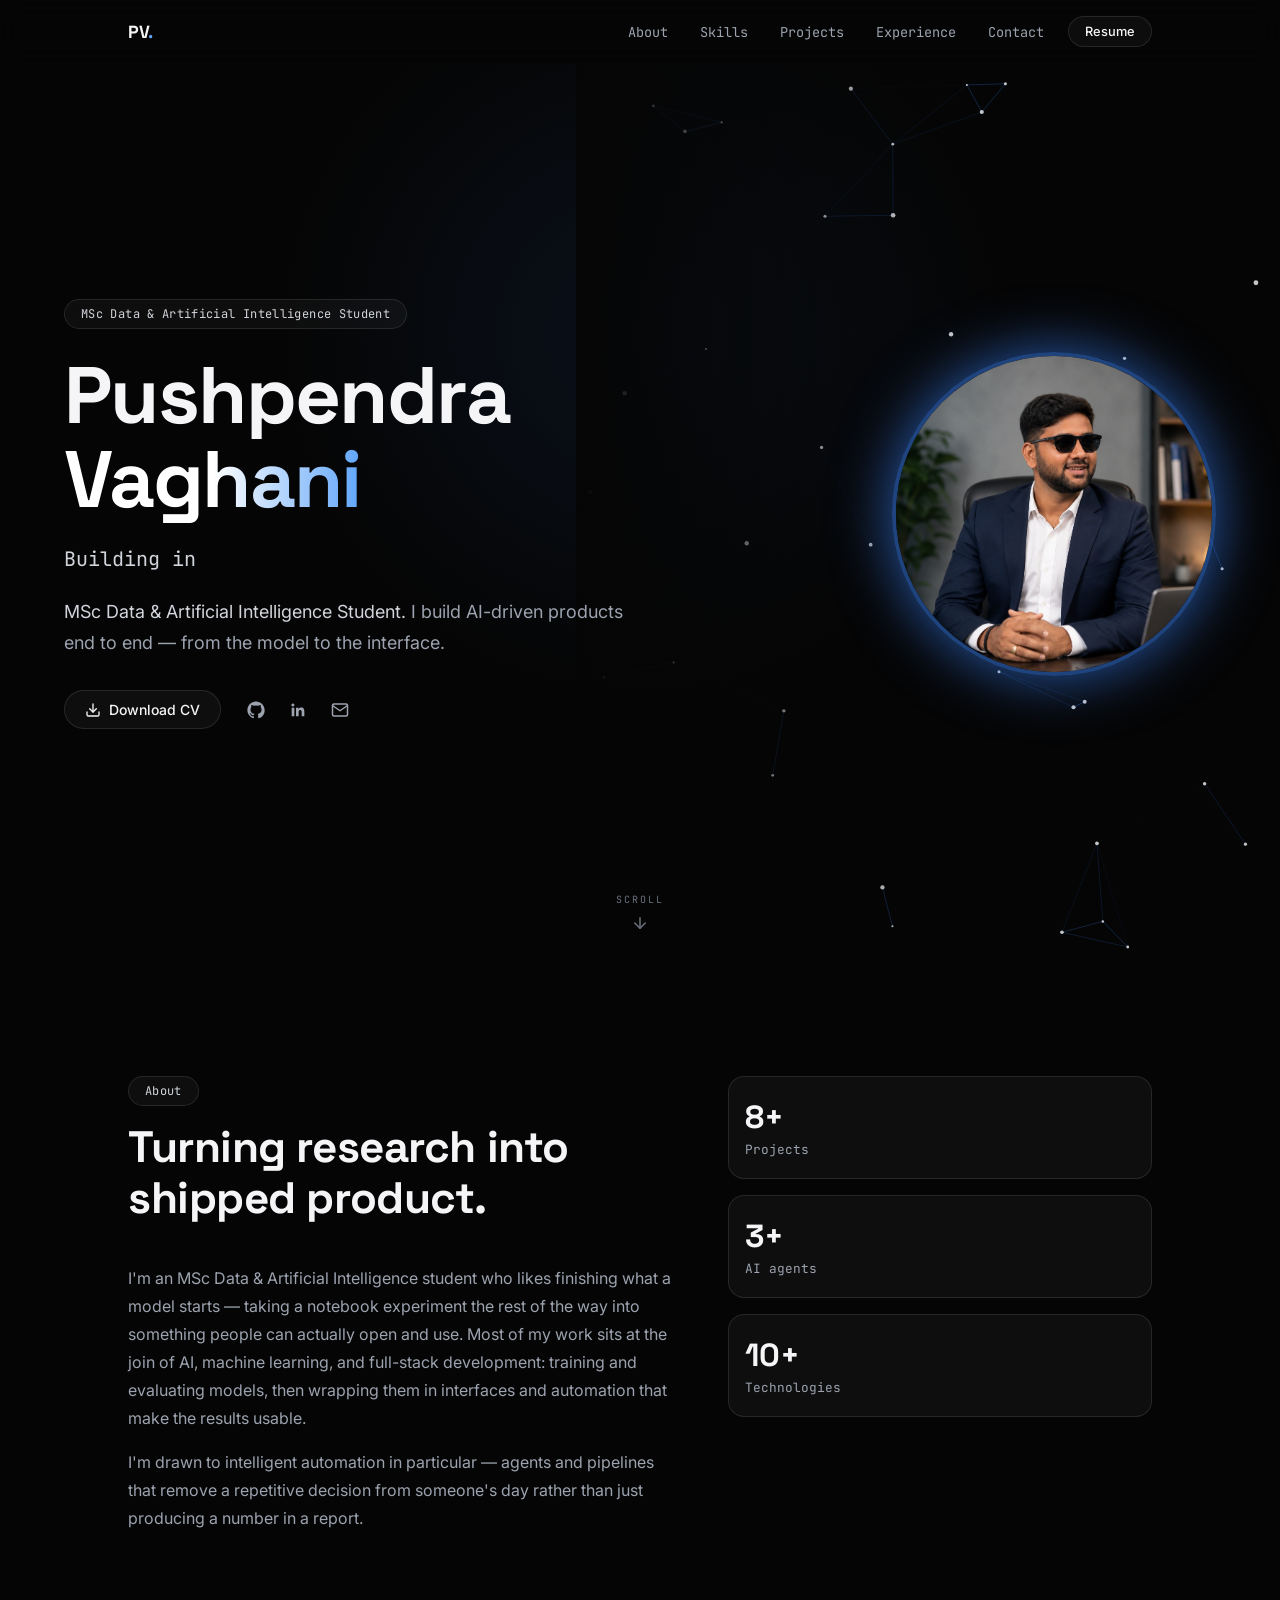
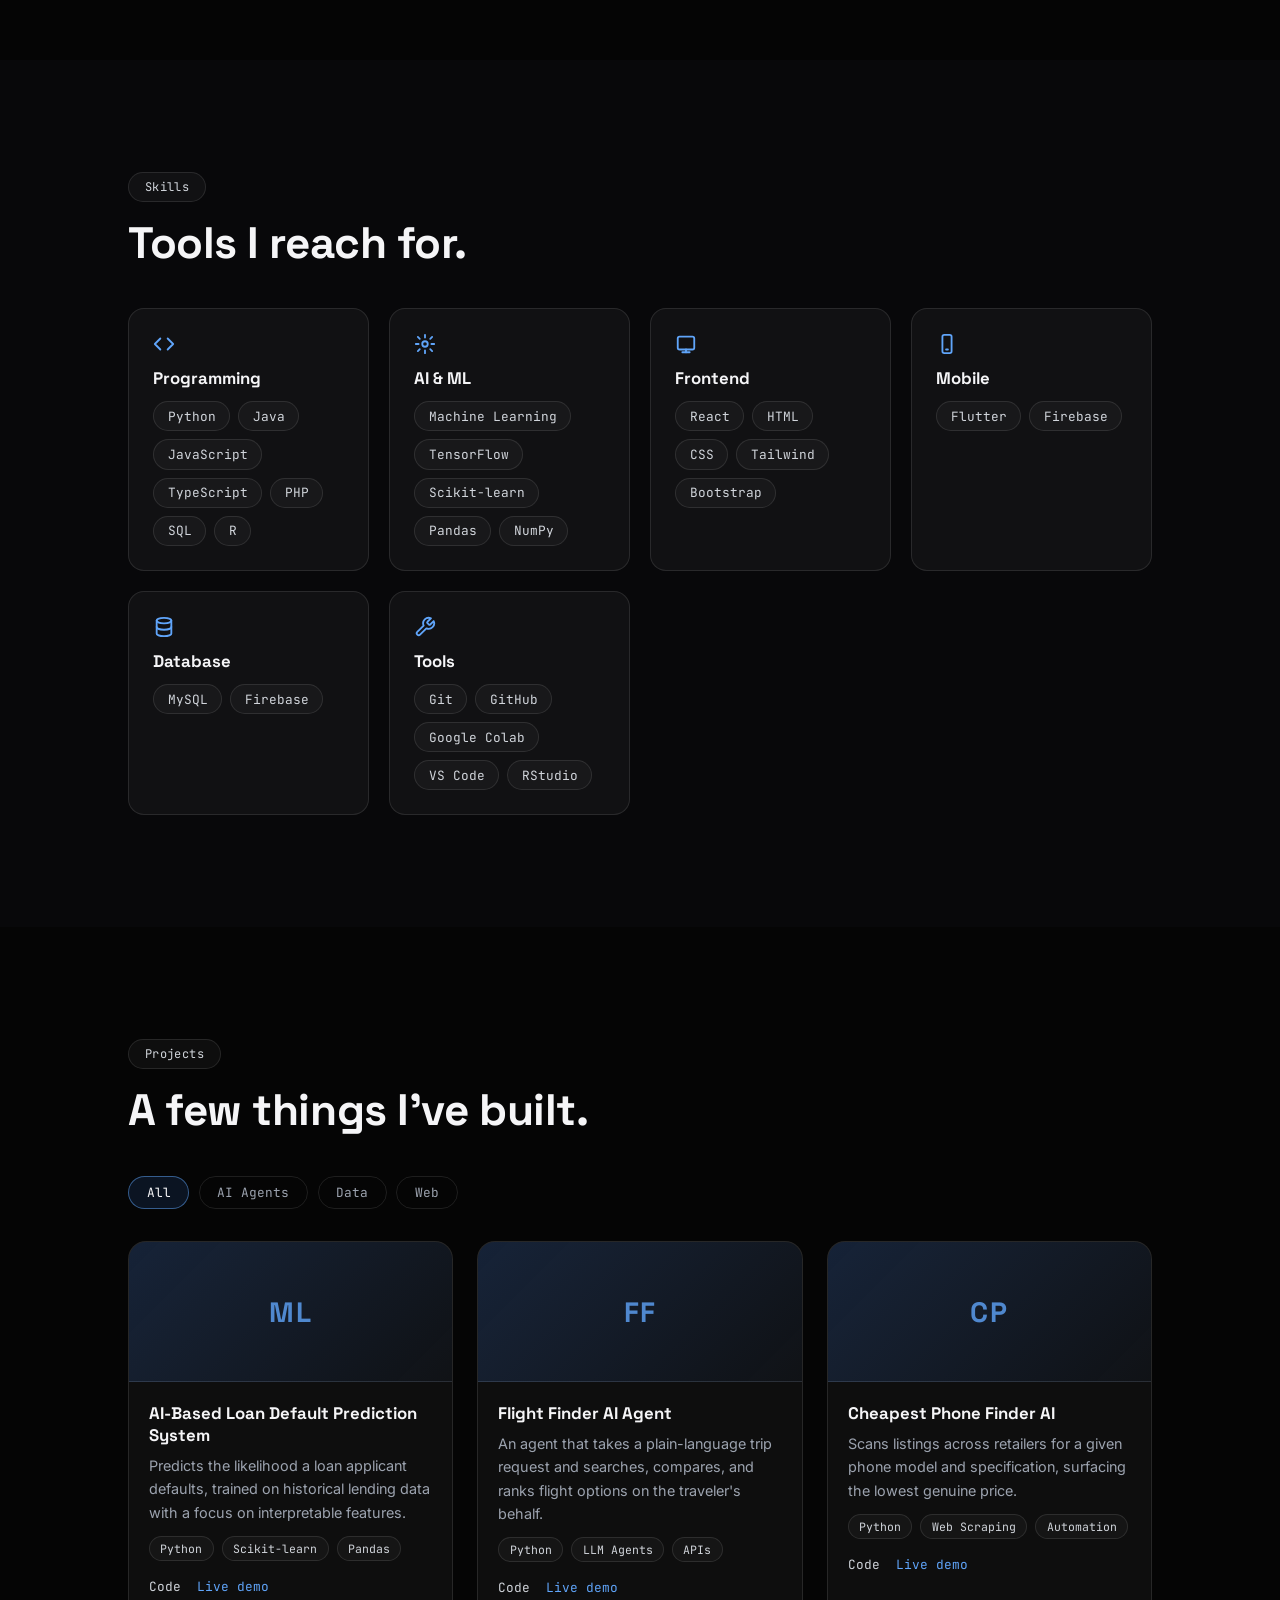
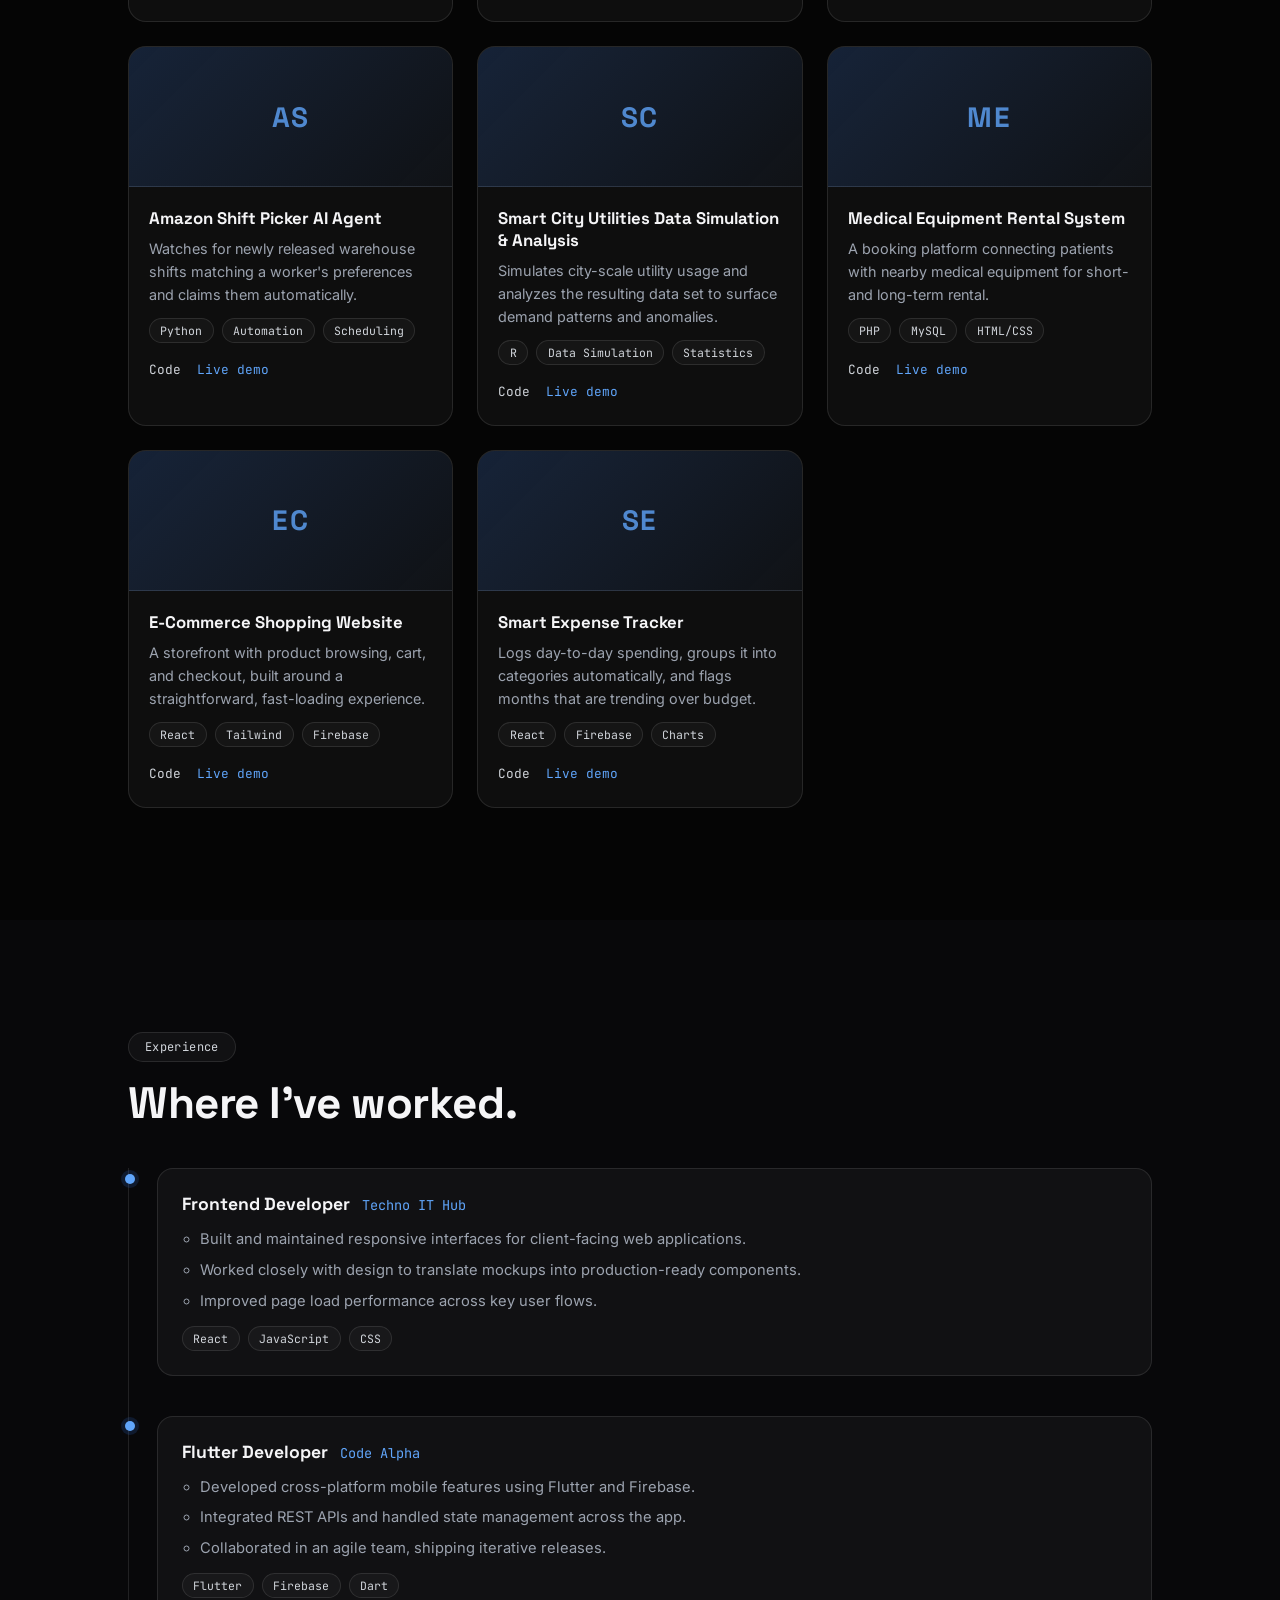
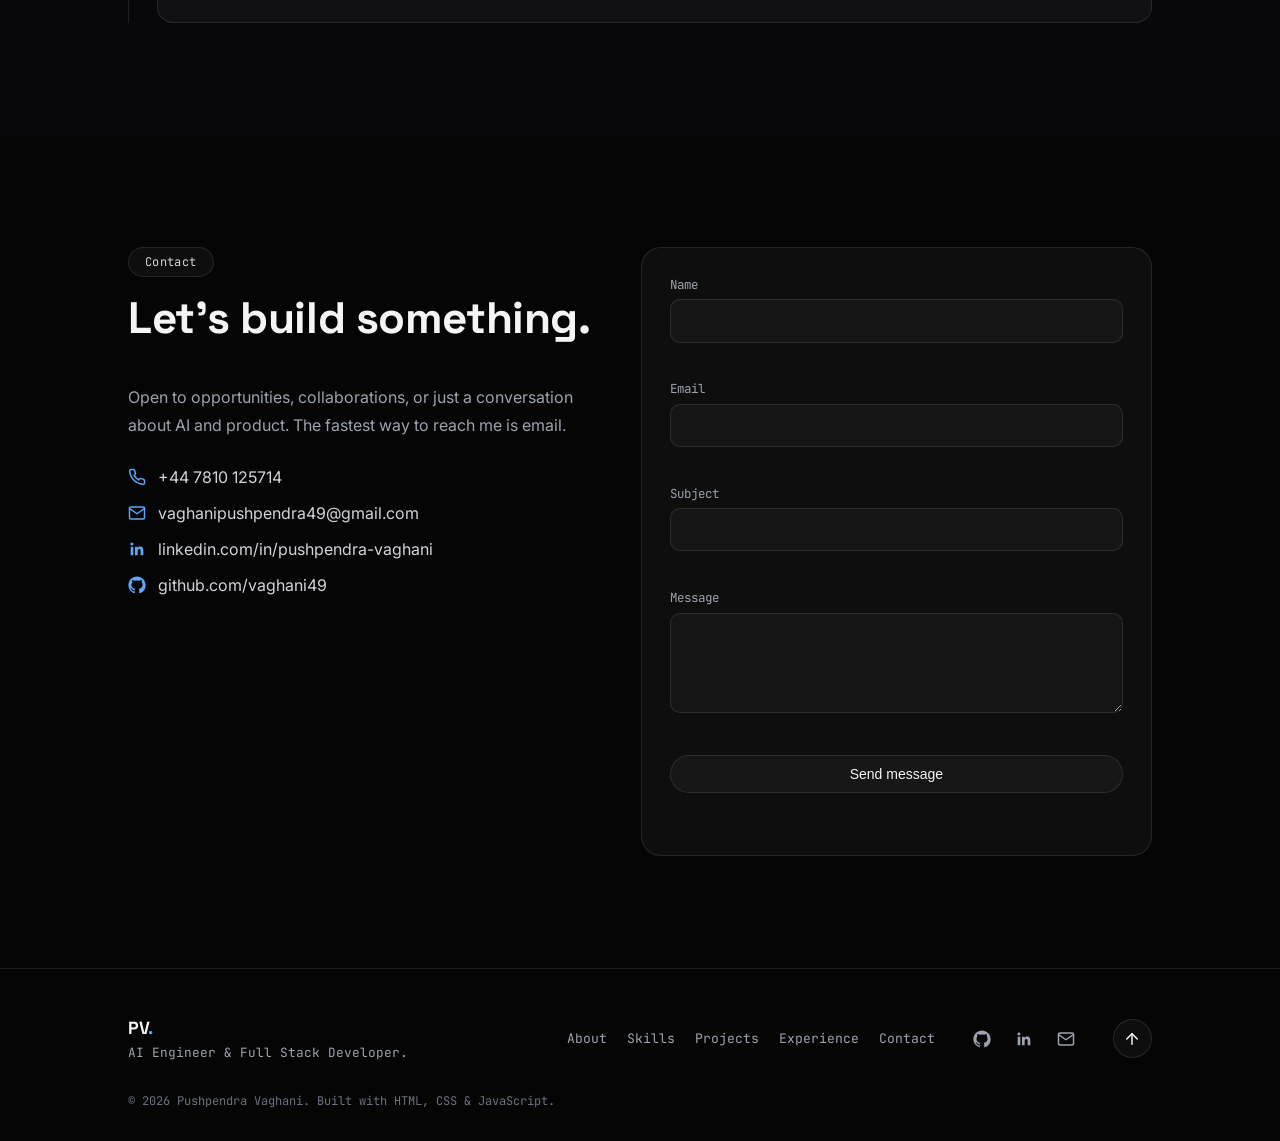
==== commit 0356c76d: "Update index.html" ====
--- a/index.html
+++ b/index.html
@@ -331,7 +331,7 @@
             </ul>
             <div class="project-card__links">
               <a href="#" class="link-btn">Code</a>
-              <a href="#" class="link-btn link-btn--accent">Live demo</a>
+              <a href="https://github.com/vaghani49/Phone-Cheapest-Finder" class="link-btn link-btn--accent">Live demo</a>
             </div>
           </div>
         </article>
--- a/style.css
+++ b/style.css
@@ -1208,15 +1208,44 @@
 }
 
 .profile-image{
-   width:500px;
-    height:500px;
+    width:min(500px, 100%);
+    max-width:500px;
+    aspect-ratio:1/1;
+    height:auto;
     object-fit:cover;
     border-radius:50%;
     border:4px solid rgba(59,130,246,.5);
     box-shadow:0 0 60px rgba(59,130,246,.7);
+    transition:0.3s;
 }
 
 .profile-image:hover{
     transform:scale(1.05);
-    box-shadow:0 0 60px rgba(59,130,246,.8);
+}
+
+@media (max-width: 768px){
+
+    .hero{
+        flex-direction:column;
+        text-align:center;
+        gap:2rem;
+    }
+
+    .hero__image{
+        order:-1;
+    }
+
+    .profile-image{
+        width:280px;
+        max-width:80vw;
+    }
+
+    .hero__eyebrow{
+        align-self:center;
+    }
+
+    .hero__actions,
+    .hero__socials{
+        justify-content:center;
+    }
 }
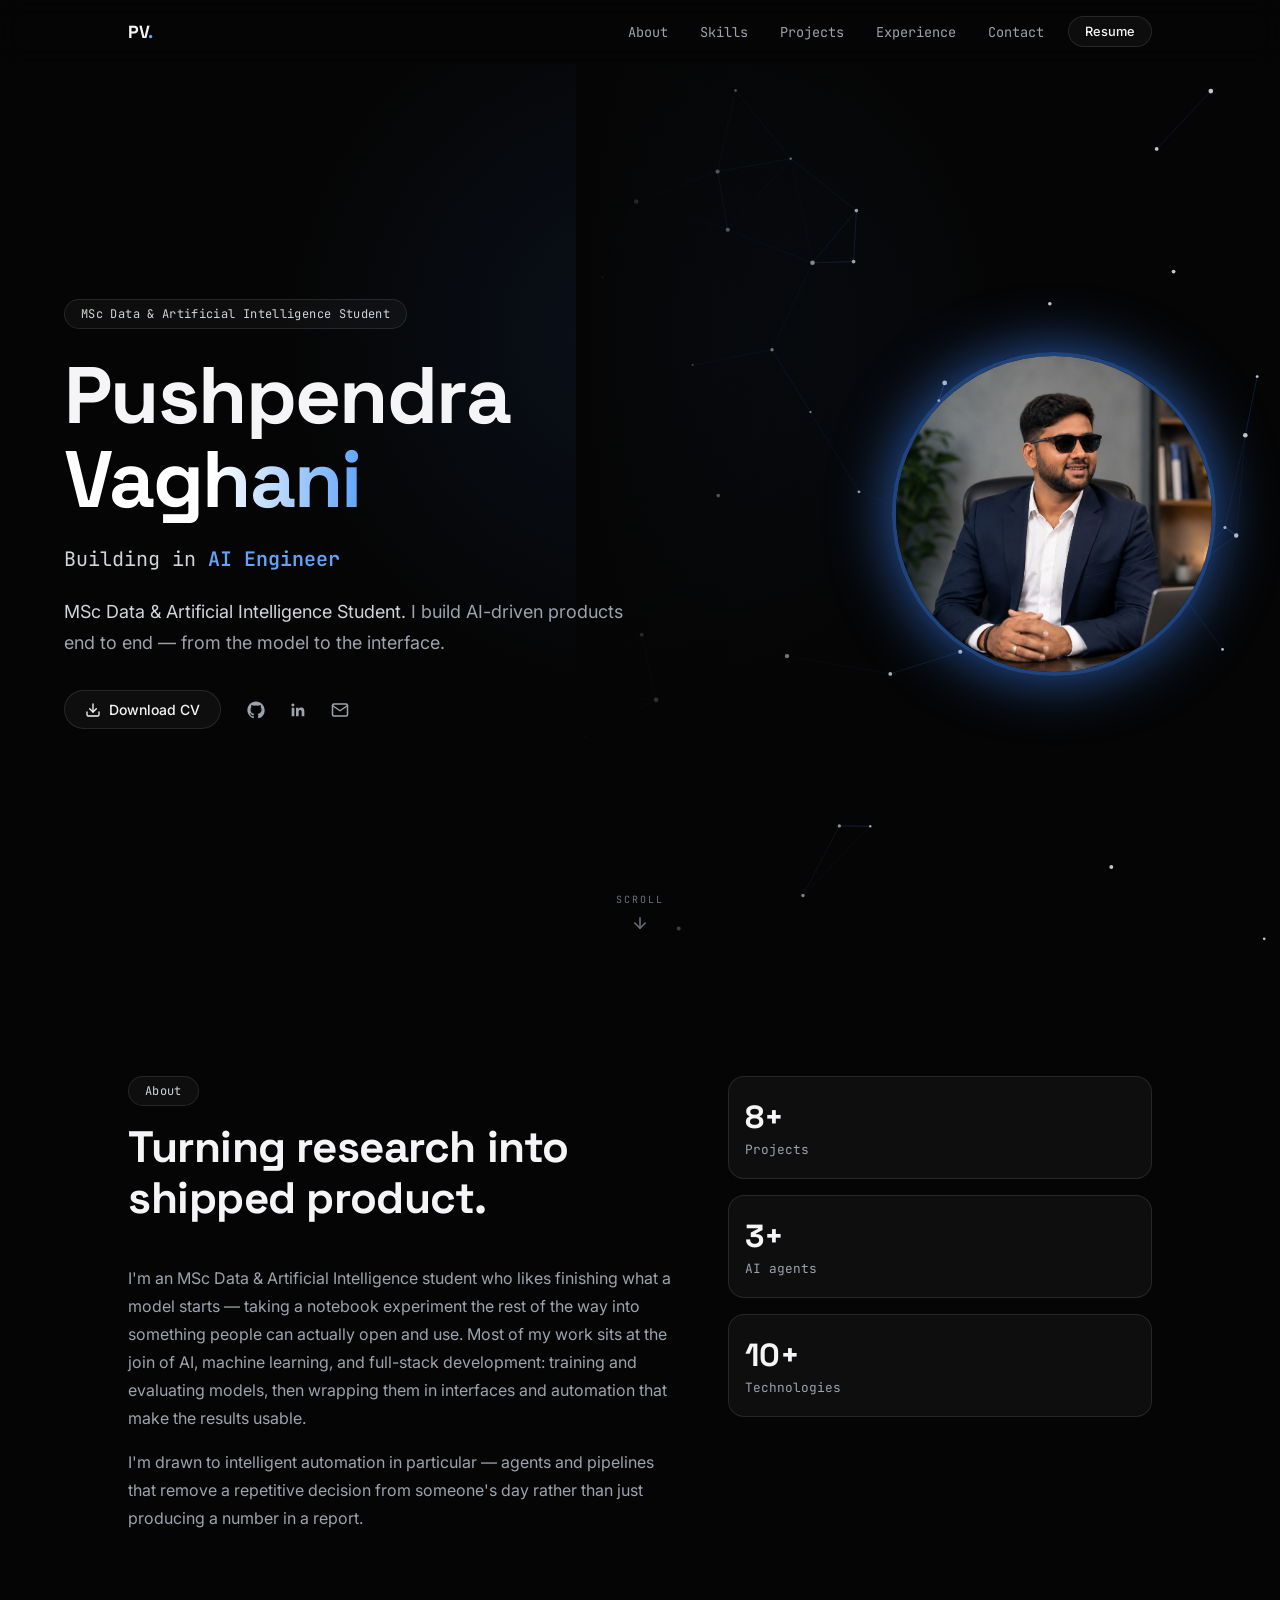
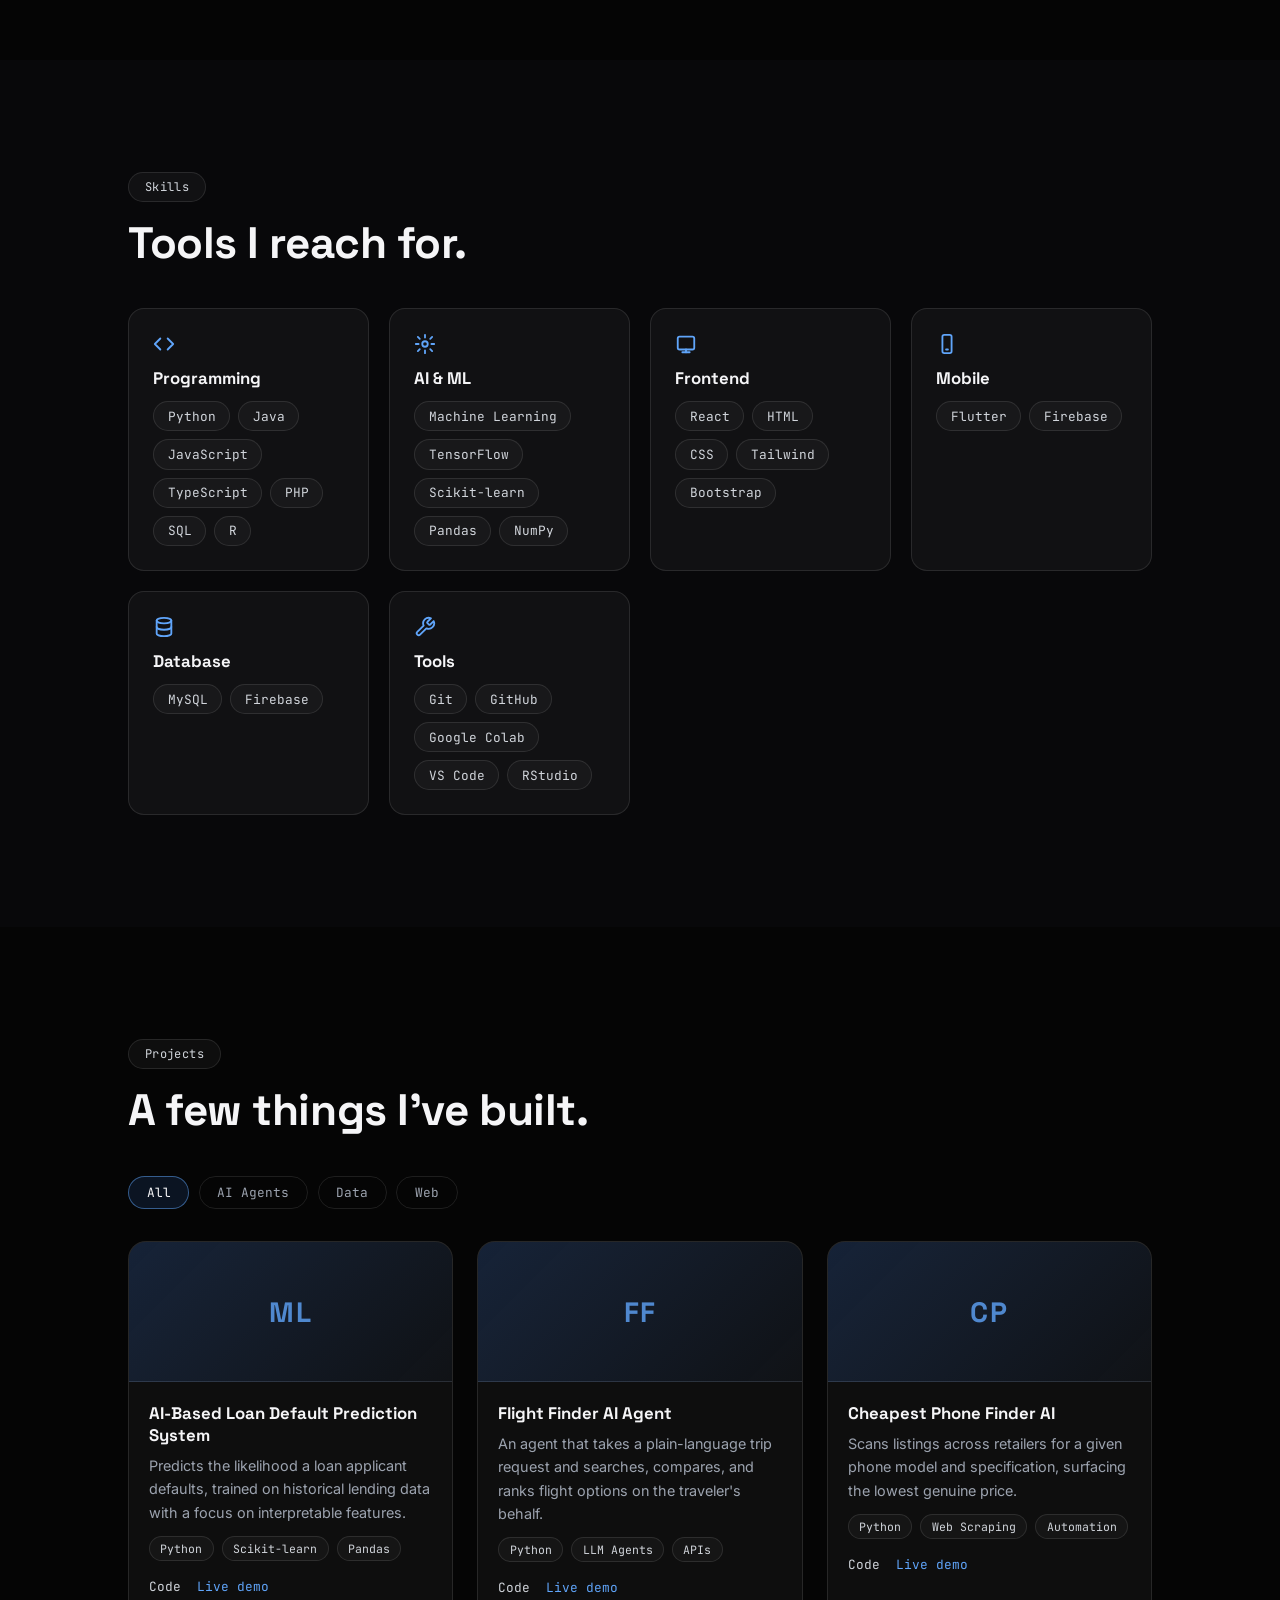
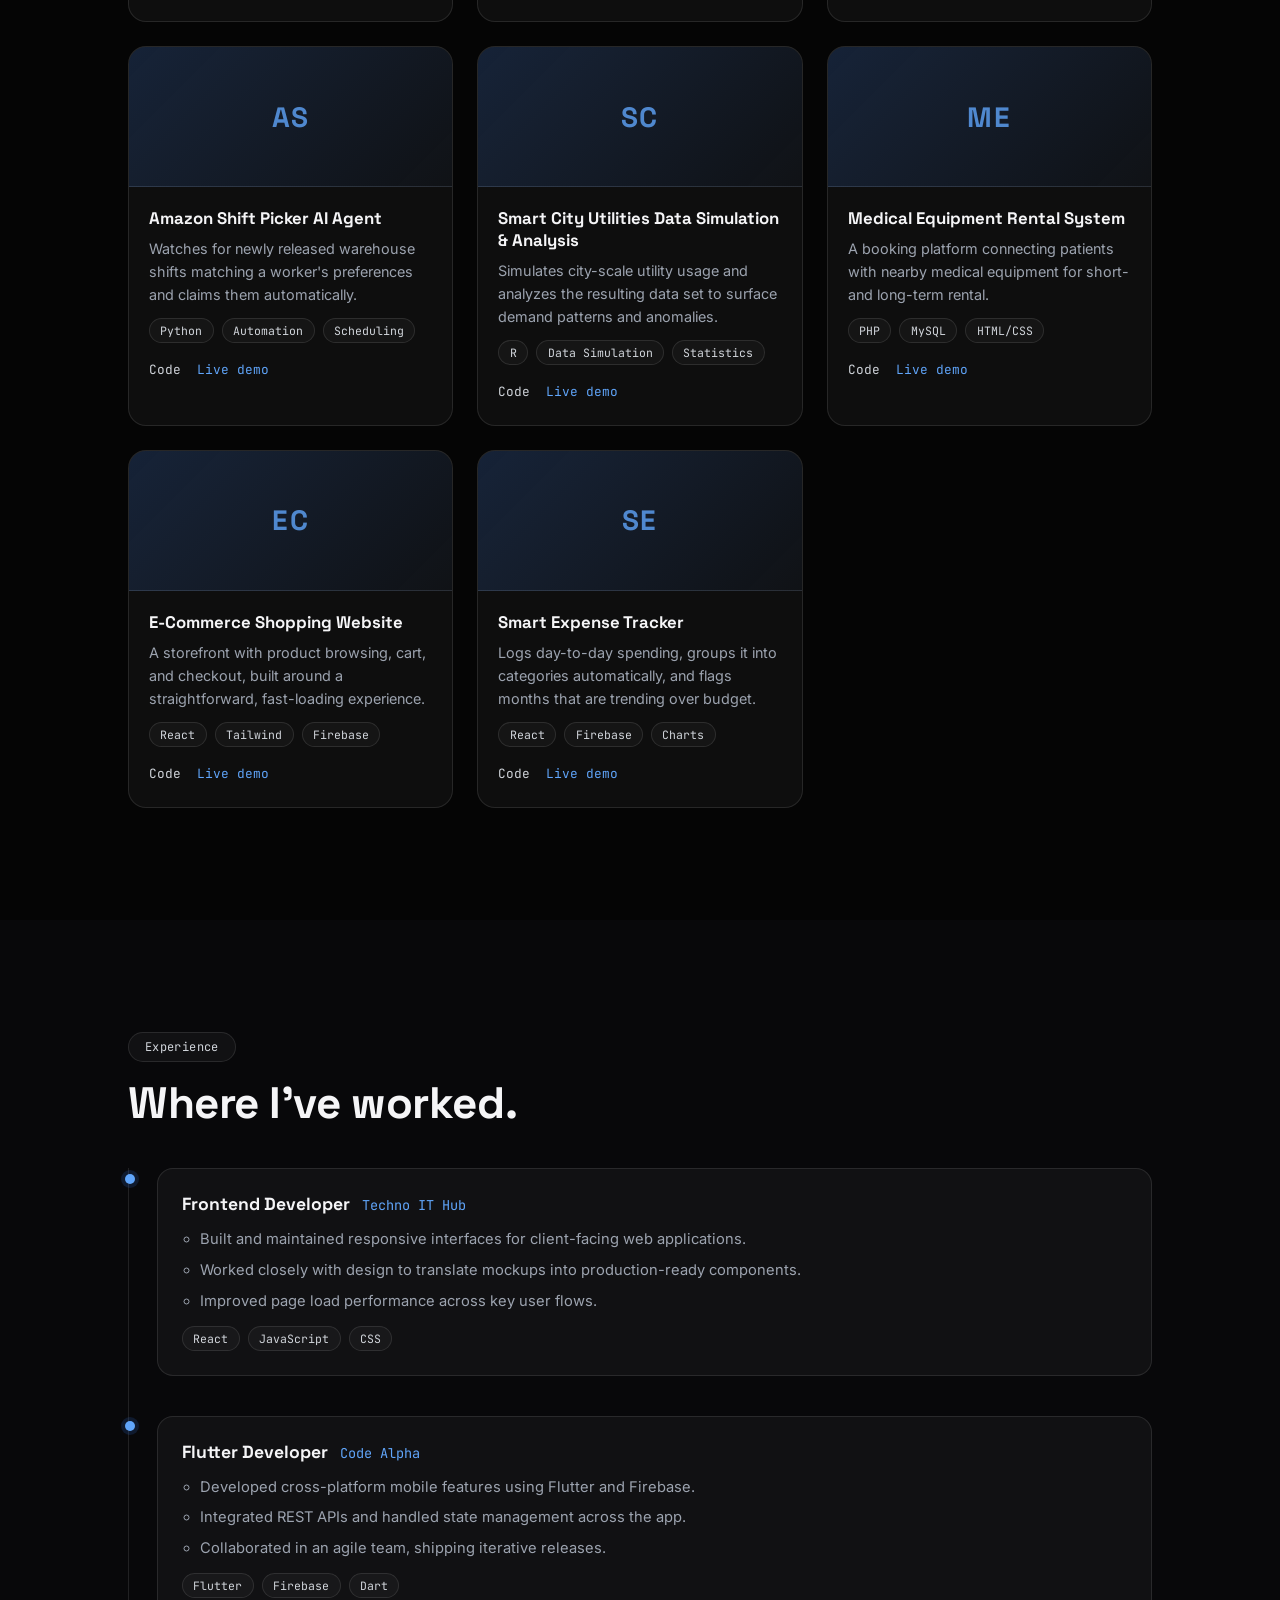
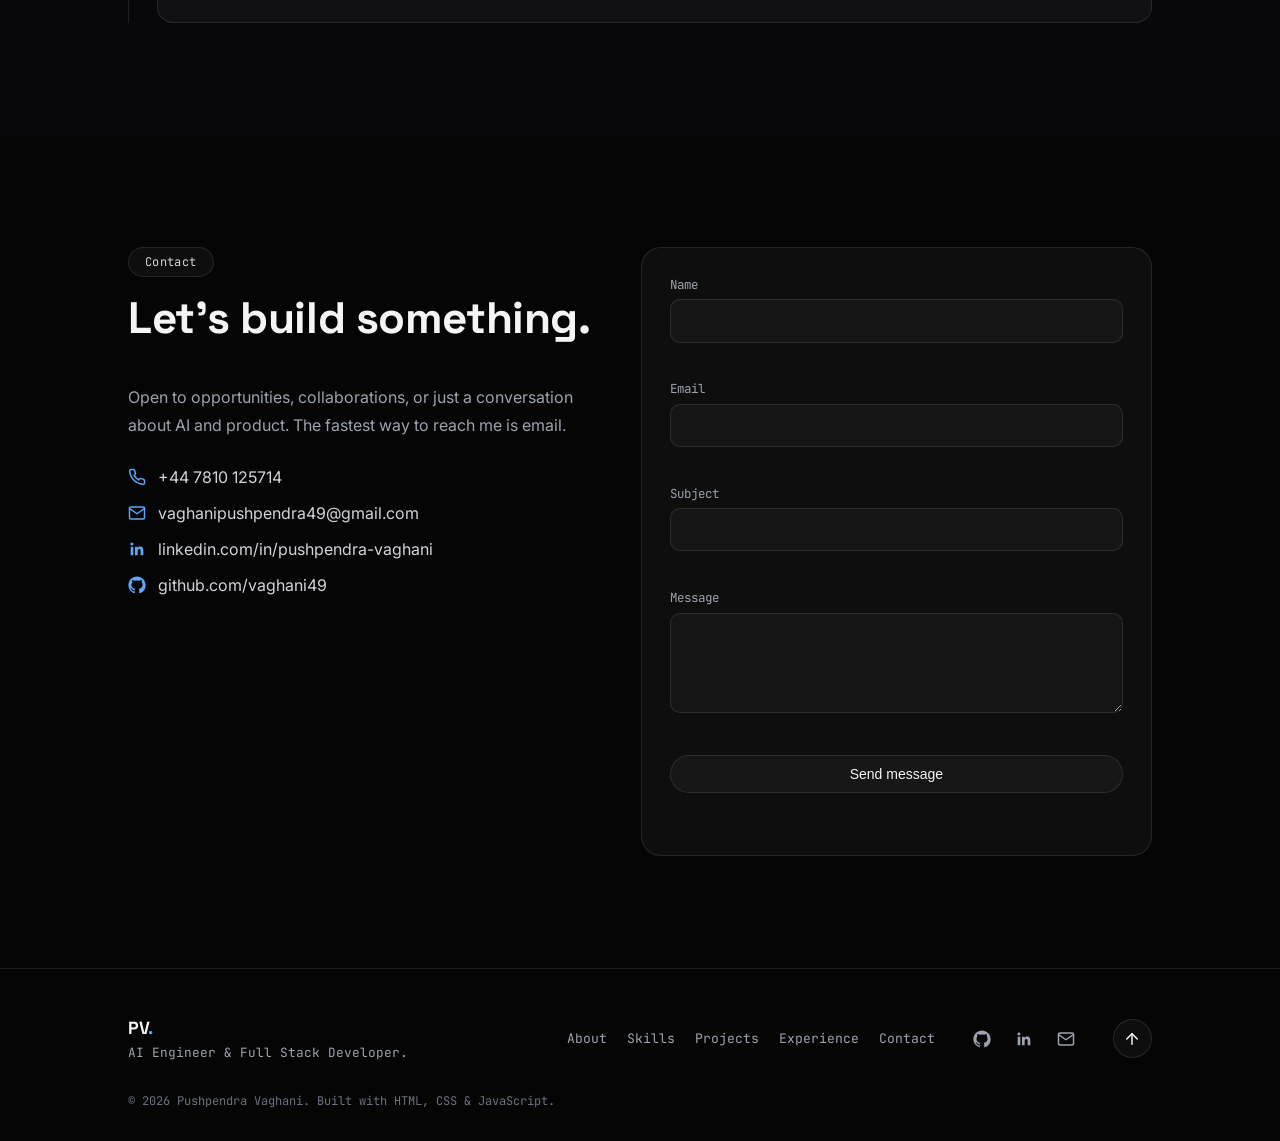
==== commit 676caa3d: "Update index.html" ====
--- a/index.html
+++ b/index.html
@@ -1,10 +1,17 @@
 <!doctype html>
 <html lang="en">
 <head>
+
   <meta charset="UTF-8" />
   <meta name="viewport" content="width=device-width, initial-scale=1.0" />
-  <title>Pushpendra Vaghani — AI Engineer</title>
-
+  
+<title>Pushpendra Vaghani | AI Engineer & Data Science Portfolio</title>
+
+<meta name="description" content="Official portfolio of Pushpendra Vaghani. AI Engineer, Data Science student, and Full Stack Developer.">
+
+<meta name="keywords" content="Pushpendra Vaghani, Vaghani Pushpendra, AI Engineer, Data Science, Portfolio">
+
+<meta name="author" content="Pushpendra Vaghani">
   <link rel="preconnect" href="https://fonts.googleapis.com" />
   <link rel="preconnect" href="https://fonts.gstatic.com" crossorigin />
   <link
